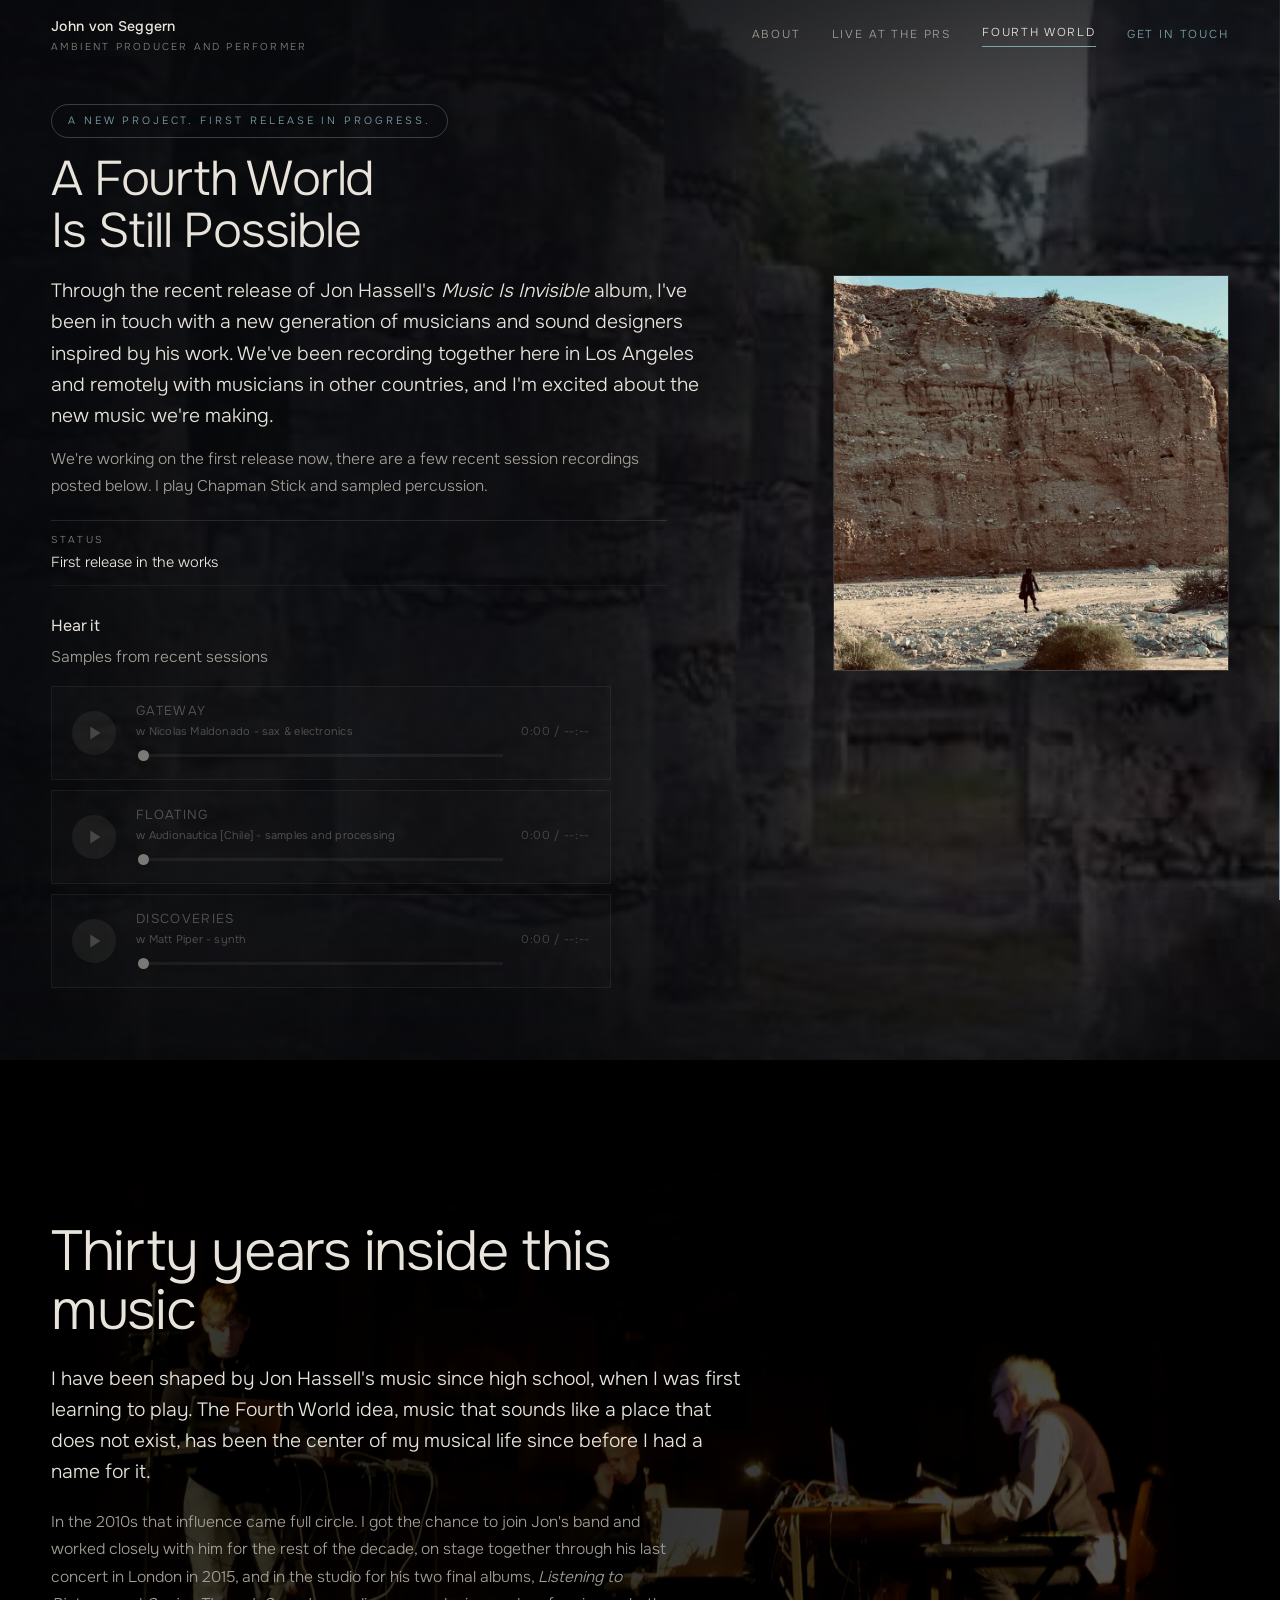
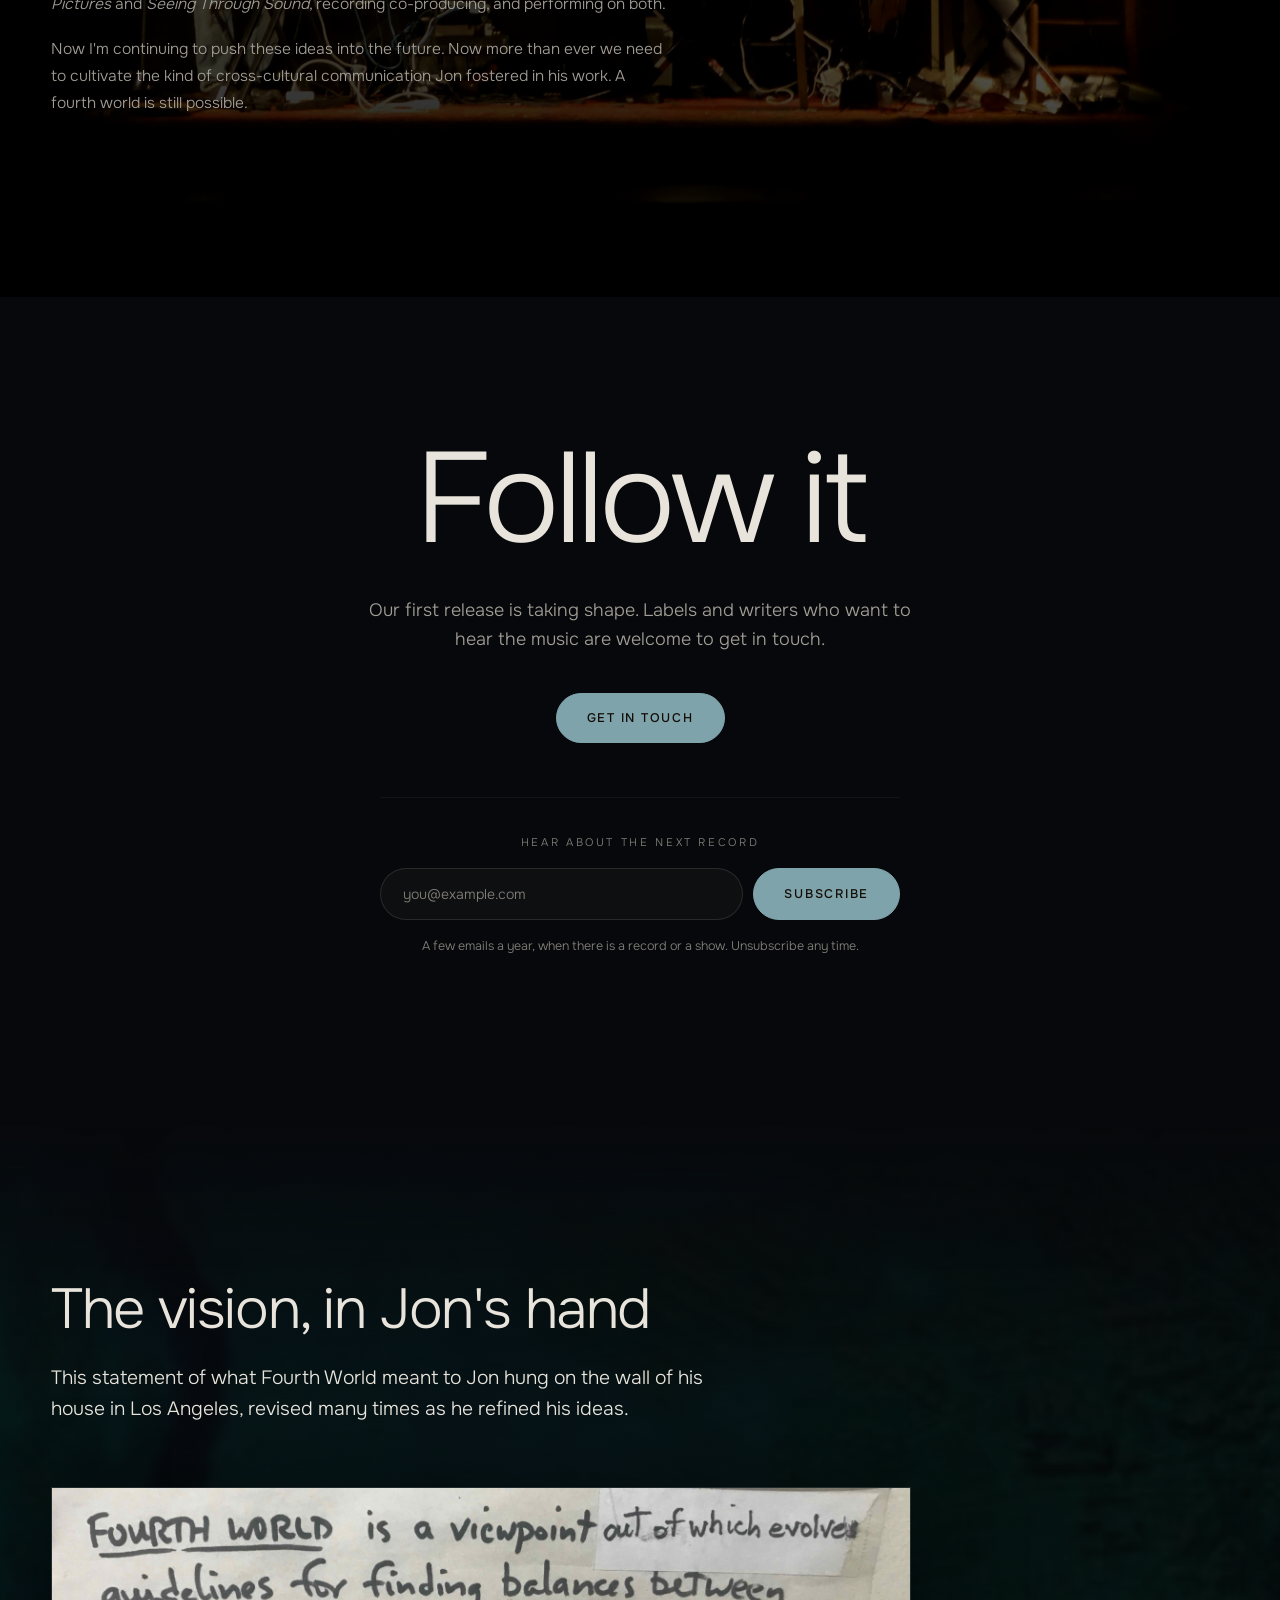
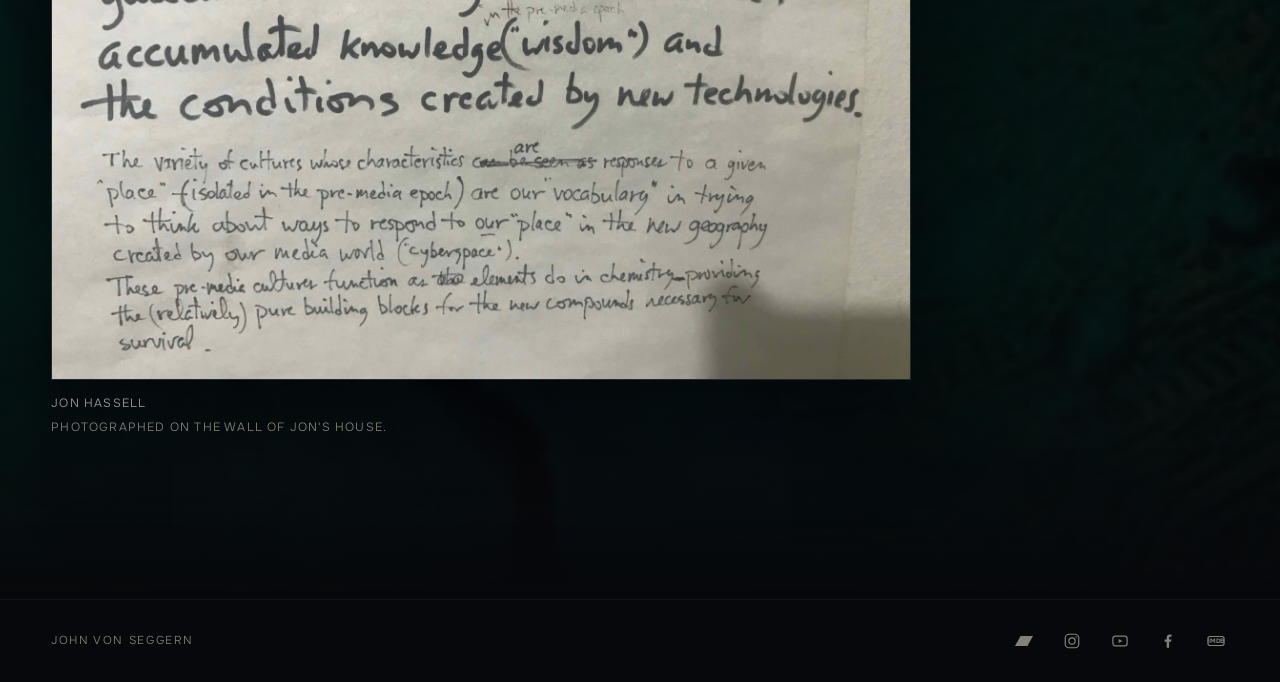
==== fourth-world.html @ ede3164a "Revise Fourth World session and instrument description" ====
<!doctype html>
<html lang="en">
<!-- Text on this page is generated from copy/_shared.md + copy/fourth-world.md.
     Do not edit visible copy here; edit the Markdown, then: node build.js -->
<head>
<meta charset="utf-8">
<meta name="viewport" content="width=device-width, initial-scale=1">
<title data-copy="meta.title">A Fourth World Is Still Possible - John von Seggern</title>
<meta name="description" data-copy="meta.description" data-copy-attrs="content" content="A Fourth World Is Still Possible is John von Seggern's new project, bringing together a new generation inspired by Jon Hassell, former collaborators, and musicians from around the world.">

<meta property="og:type" content="website">
<meta property="og:title" data-copy="meta.og.title" data-copy-attrs="content" content="A Fourth World Is Still Possible - John von Seggern">
<meta property="og:description" data-copy="meta.og.description" data-copy-attrs="content" content="A new project inspired by the next generation of musicians carrying Jon Hassell's influence forward. First release in progress.">
<meta property="og:image" content="https://johnvonseggern.com/assets/web/img/jvs/jvs-at-cliff.jpg">
<meta property="og:image:width" content="1800">
<meta property="og:image:height" content="1800">
<meta property="og:image:alt" content="John von Seggern at the foot of a desert cliff">
<meta property="og:url" content="https://johnvonseggern.com/fourth-world.html">
<meta name="twitter:card" content="summary">
<meta name="twitter:image" content="https://johnvonseggern.com/assets/web/img/jvs/jvs-at-cliff.jpg">
<meta name="twitter:image:alt" content="John von Seggern at the foot of a desert cliff">
<link rel="canonical" href="https://johnvonseggern.com/fourth-world.html">
<meta name="theme-color" content="#07080b">

<link rel="preconnect" href="https://fonts.googleapis.com">
<link rel="preconnect" href="https://fonts.gstatic.com" crossorigin>
<link href="https://fonts.googleapis.com/css2?family=Onest:wght@200;300;400;500;600;800&display=swap" rel="stylesheet">
<link rel="stylesheet" href="css/site.css?v=fourth-world-credits-2">
</head>
<body>

<canvas id="fog" aria-hidden="true"></canvas>
<div class="vignette" aria-hidden="true"></div>
<div class="grain" aria-hidden="true"></div>

<a class="skip" href="#record" data-copy="skip.label">Skip to content</a>

<header class="nav" id="nav">
  <a class="brand" href="index.html">
    <span class="brand-name" data-copy="brand.name">John von Seggern</span>
    <span class="brand-sub" data-copy="brand.sub">Ambient producer and performer</span>
  </a>
  <nav class="nav-links" aria-label="Pages">
    <a href="index.html" data-copy="nav.about">About</a>
    <a href="prs.html" data-copy="nav.prs">Live at the PRS</a>
    <a href="fourth-world.html" aria-current="page" data-copy="nav.fourthworld">Fourth World</a>
    <a href="#contact" class="nav-cta" data-copy="nav.cta">Get in touch</a>
  </nav>
</header>

<div class="rail" aria-hidden="true"><i id="railfill"></i></div>

<main id="top">

  <!-- ── the record ─ title, prose, credits, cover, over the columns.
       Same shape as the opener on prs.html. This is the camera original:
       a pre-darkened grade was tried here and lost the columns, so the
       .page-open scrim does the darkening on its own and the photograph
       keeps its detail. The source is small (640px on its long edge),
       which is the other reason it stays subdued: it reads as texture
       behind the copy rather than as detail. ───────────────────────── -->
  <section class="album page-open fourth-world-open" id="record">
    <div class="album-bg" aria-hidden="true">
      <img src="assets/web/img/backgrounds/stone-columns.jpg" alt="" fetchpriority="high">
    </div>
    <div class="album-inner">
      <p class="album-status reveal" data-copy="head.status">A new project. First release in progress.</p>
      <h1 class="h2 page-title reveal" style="--d:.06s" data-copy="head.h1">
        A Fourth World<br>
        Is Still Possible
      </h1>

      <div class="album-grid">
        <div class="album-body">
          <!-- lede then body, same two elements at the same weights and
               delays as the opener on prs.html -->
          <p class="lede reveal" style="--d:.1s" data-copy="record.lede">Through the recent release of Jon Hassell's <em>Music Is Invisible</em> album, I've been in touch with a new generation of musicians and sound designers inspired by his work. We've been recording together here in Los Angeles and remotely with musicians in other countries, and I'm excited about the new music we're making.</p>
          <p class="body reveal" style="--d:.14s" data-copy="record.body">We're working on the first release now, there are a few recent session recordings posted below. I play Chapman Stick and sampled percussion.</p>
          <!-- instruments and players used to be rows here; they read
               better as a sentence, so the prose above carries them now
               and the list is down to the one fact prose cannot say as
               briefly -->
          <dl class="album-meta reveal" style="--d:.18s">
            <div><dt data-copy="record.meta.status.dt">Status</dt><dd data-copy="record.meta.status.dd">First release in the works</dd></div>
          </dl>

          <div class="demo reveal" style="--d:.22s">
            <h2 data-copy="demo.h2">Hear it</h2>
            <p class="body" data-copy="demo.body">Samples from recent sessions</p>

            <!-- same player as prs.html, once per track. Files are the
                 original masters, copied as-is from assets/sound/ (John's
                 rule: never re-encode, it degrades the quality). site.js
                 pauses the others when one starts, so the stack behaves
                 like a track list without any extra wiring. -->
            <figure class="player" data-player>
              <audio preload="metadata" src="assets/web/audio/gateway.m4a"></audio>

              <button class="player-toggle" type="button" aria-label="Play">
                <svg class="i-play" viewBox="0 0 24 24" aria-hidden="true"><path d="M8 5v14l11-7z"/></svg>
                <svg class="i-pause" viewBox="0 0 24 24" aria-hidden="true"><path d="M7 5h3.2v14H7zm6.8 0H17v14h-3.2z"/></svg>
              </button>

              <div class="player-main">
                <figcaption class="player-title">
                  <span class="player-track-name" data-copy="demo.track.gateway">GATEWAY</span>
                  <span class="player-credit" data-copy="demo.credit.gateway">w Nicolas Maldonado - sax &amp; electronics</span>
                </figcaption>
                <input class="player-scrub" type="range" min="0" max="1000" value="0" step="1"
                       aria-label="Seek within the track">
              </div>

              <span class="player-time"><span class="t-now">0:00</span> / <span class="t-dur">--:--</span></span>
            </figure>

            <figure class="player" data-player>
              <audio preload="metadata" src="assets/web/audio/floating.m4a"></audio>

              <button class="player-toggle" type="button" aria-label="Play">
                <svg class="i-play" viewBox="0 0 24 24" aria-hidden="true"><path d="M8 5v14l11-7z"/></svg>
                <svg class="i-pause" viewBox="0 0 24 24" aria-hidden="true"><path d="M7 5h3.2v14H7zm6.8 0H17v14h-3.2z"/></svg>
              </button>

              <div class="player-main">
                <figcaption class="player-title">
                  <span class="player-track-name" data-copy="demo.track.floating">FLOATING</span>
                  <span class="player-credit" data-copy="demo.credit.floating">w Audionautica [Chile] - samples and processing</span>
                </figcaption>
                <input class="player-scrub" type="range" min="0" max="1000" value="0" step="1"
                       aria-label="Seek within the track">
              </div>

              <span class="player-time"><span class="t-now">0:00</span> / <span class="t-dur">--:--</span></span>
            </figure>

            <figure class="player" data-player>
              <audio preload="metadata" src="assets/web/audio/discoveries.m4a"></audio>

              <button class="player-toggle" type="button" aria-label="Play">
                <svg class="i-play" viewBox="0 0 24 24" aria-hidden="true"><path d="M8 5v14l11-7z"/></svg>
                <svg class="i-pause" viewBox="0 0 24 24" aria-hidden="true"><path d="M7 5h3.2v14H7zm6.8 0H17v14h-3.2z"/></svg>
              </button>

              <div class="player-main">
                <figcaption class="player-title">
                  <span class="player-track-name" data-copy="demo.track.discoveries">DISCOVERIES</span>
                  <span class="player-credit" data-copy="demo.credit.discoveries">w Matt Piper - synth</span>
                </figcaption>
                <input class="player-scrub" type="range" min="0" max="1000" value="0" step="1"
                       aria-label="Seek within the track">
              </div>

              <span class="player-time"><span class="t-now">0:00</span> / <span class="t-dur">--:--</span></span>
            </figure>
          </div>
        </div>

        <figure class="album-art reveal" style="--d:.1s">
          <!-- the only image above the fold on this page, so it loads eagerly -->
          <img src="assets/web/img/jvs/jvs-at-cliff.jpg" fetchpriority="high"
               alt="John von Seggern standing at the foot of a towering desert cliff">
        </figure>
      </div>
    </div>
  </section>


  <!-- ── the story ─ on its own photograph, below the fold. Framed, not
       cropped: this is a documentary shot of the band and the players at
       the edges of the frame matter. ───────────────────────────────── -->
  <section class="album album-framed" id="story">
    <div class="album-bg" aria-hidden="true">
      <img src="assets/web/img/hassell-live-london.jpg" alt="" loading="lazy">
    </div>
    <div class="album-inner">
      <div class="album-prose">
        <h2 class="h2 reveal" data-copy="story.h2">Thirty years inside this music</h2>
        <p class="lede reveal" style="--d:.06s" data-copy="story.lede">I have been shaped by Jon Hassell's music since high school, when I was first learning to play. The Fourth World idea, music that sounds like a place that does not exist, has been the center of my musical life since before I had a name for it.</p>
        <p class="body reveal" style="--d:.1s" data-copy="story.body">
          In the 2010s that influence came full circle. I got the chance to join Jon's
          band and worked closely with him for the rest of the decade, on stage together through his last concert in London in 2015, and in the studio for his two final
          albums, <em>Listening to Pictures</em> and <em>Seeing Through Sound</em>, recording
          co-producing, and performing on both.
        </p>
        <p class="body reveal" style="--d:.14s" data-copy="story.body2">Now I'm continuing to push these ideas into the future. Now more than ever we need to cultivate the kind of cross-cultural communication Jon fostered in his work. A fourth world is still possible.</p>
      </div>
    </div>
  </section>


  <!-- ── contact ───────────────────────────────────────────────────── -->
  <section class="sec listen" id="contact">
    <h2 class="h2 big reveal" data-copy="contact.h2">Follow it</h2>
    <p class="listen-sub reveal" style="--d:.08s" data-copy="contact.sub">Our first release is taking shape. Labels and writers who want to hear the music are welcome to get in touch.</p>
    <div class="listen-cta reveal" style="--d:.14s">
      
      <a class="btn btn-primary" href="mailto:johnvon23@gmail.com" data-copy="contact.cta.primary">Get in touch</a>
    </div>
  
    <!-- ── mailing list ─ posts straight to Buttondown, no backend here.
         The action URL is the ONLY thing to change when the list moves;
         it is repeated on all three pages, so swap it with:
           ./scripts/set-signup-endpoint.sh '<url>'
         Until it is set, site.js disables the form so nothing can post
         into the void (same idea as .player.is-broken). ─────────────── -->
    <form class="signup reveal" style="--d:.32s" data-signup
          action="https://buttondown.com/api/emails/embed-subscribe/johnvon23" method="post" target="_blank">
      <label class="signup-label" for="signup-email" data-copy="signup.label">Hear about the next record</label>
      <div class="signup-row">
        <input class="signup-input" id="signup-email" type="email" name="email"
               required autocomplete="email" spellcheck="false"
               data-copy="signup.placeholder" data-copy-attrs="placeholder"
               placeholder="you@example.com">
        <input type="hidden" name="embed" value="1">
        <button class="btn btn-primary" type="submit" data-copy="signup.button">Subscribe</button>
      </div>
      <p class="signup-note" data-copy="signup.note">A few emails a year, when there is a record or a show. Unsubscribe any time.</p>
    </form>
  </section>


  <!-- ── the vision ─ Jon's handwritten definition of Fourth World,
       photographed on the wall of his house. The blockquote is the
       verbatim transcription; the photograph is the artifact itself,
       shown whole below it.

       Behind it, the Possible Musics cover: the record that named the
       idea, under the sheet of paper that defines it. It is already
       dark and low-contrast, and its blue-green is close to the site's
       accent, so the standard .album-bg treatment is all it needs.

       Last on the page, after the contact block, on purpose: the page
       makes its own case first and closes on Jon's words. ──────────── -->
  <section class="album" id="vision">
    <div class="album-bg" aria-hidden="true">
      <img src="assets/web/img/backgrounds/possible-musics.jpg" alt="" loading="lazy">
    </div>
    <div class="album-inner">
      <div class="album-prose">
        <h2 class="h2 reveal" data-copy="vision.h2">The vision, in Jon's hand</h2>
        <p class="lede reveal" style="--d:.06s" data-copy="vision.intro">This statement of what Fourth World meant to Jon hung on the wall of his house in Los Angeles, revised many times as he refined his ideas.</p>
      </div>

      <!-- the transcription used to sit above this as a blockquote; with
           the words gone the photograph is the quotation, so it carries
           the attribution and the caption itself -->
      <figure class="vision-photo reveal" style="--d:.14s">
        <img src="assets/web/img/other/fourthworld.jpg" loading="lazy"
             alt="A sheet of paper handwritten in black marker, headed FOURTH WORLD, defining it as a viewpoint out of which evolve guidelines for finding balances between accumulated knowledge and the conditions created by new technologies">
        <figcaption>
          <cite class="vision-cite" data-copy="vision.attribution">Jon Hassell</cite>
          <span data-copy="vision.figcaption">Photographed on the wall of Jon's house.</span>
        </figcaption>
      </figure>
    </div>
  </section>

</main>

<footer class="foot">
  <span data-copy="foot.name">John von Seggern</span>
  <nav class="foot-icons" aria-label="Elsewhere">
    <a href="https://johnvon.bandcamp.com" rel="noopener" aria-label="Bandcamp" title="Bandcamp" target="_blank">
      <svg viewBox="0 0 24 24" width="18" height="18" fill="currentColor" aria-hidden="true"><path d="M0 18.75l7.437-13.5H24l-7.438 13.5H0z"/></svg>
    </a>
    <a href="https://www.instagram.com/johnvon/" rel="noopener" aria-label="Instagram" title="Instagram" target="_blank">
      <svg viewBox="0 0 24 24" width="18" height="18" fill="none" stroke="currentColor" stroke-width="1.6" aria-hidden="true"><rect x="3" y="3" width="18" height="18" rx="5"/><circle cx="12" cy="12" r="4.2"/><circle cx="17.4" cy="6.6" r="1.1" fill="currentColor" stroke="none"/></svg>
    </a>
    <a href="https://www.youtube.com/@JohnvonSeggern23" rel="noopener" aria-label="YouTube" title="YouTube" target="_blank">
      <svg viewBox="0 0 24 24" width="18" height="18" fill="none" stroke="currentColor" stroke-width="1.6" aria-hidden="true"><rect x="2.5" y="5.5" width="19" height="13" rx="3.5"/><path d="M10.2 9.4l5 2.6-5 2.6z" fill="currentColor" stroke="none"/></svg>
    </a>
    <a href="https://www.facebook.com/johnvonseggern/" rel="noopener" aria-label="Facebook" title="Facebook" target="_blank">
      <svg viewBox="0 0 24 24" width="18" height="18" fill="currentColor" aria-hidden="true"><path d="M13.5 21v-8h2.7l.4-3.1h-3.1V7.9c0-.9.25-1.5 1.55-1.5h1.65V3.6c-.29-.04-1.27-.12-2.41-.12-2.38 0-4.014 1.454-4.014 4.124V9.9H7.6V13h2.675v8z"/></svg>
    </a>
    <!-- IMDb as a monochrome wordmark in the same box as the YouTube glyph,
         so the row stays one visual family instead of importing a logo -->
    <a href="https://www.imdb.com/name/nm3658645/" rel="noopener" aria-label="IMDb" title="IMDb" target="_blank">
      <svg viewBox="0 0 24 24" width="18" height="18" fill="none" stroke="currentColor" stroke-width="1.5" aria-hidden="true"><rect x="1.2" y="6" width="21.6" height="12" rx="3"/><text x="12" y="14.9" text-anchor="middle" font-family="Onest, system-ui, sans-serif" font-size="8.4" font-weight="700" letter-spacing="-.5" fill="currentColor" stroke="none">IMDb</text></svg>
    </a>
  </nav>
</footer>

<!-- no video lightbox here: this page has no [data-video] triggers. site.js
     guards on #lightbox existing, so leaving it out costs nothing. -->

<script src="js/site.js" defer></script>
</body>
</html>
---- css/site.css ----
/* ============================================================
   John von Seggern - ambient works
   Single dark theme. One accent. No build step.
   ============================================================ */

:root{
  /* ground runs slightly cold so the single accent has something to
     push against. Never pure black. */
  --ground:      #07080b;
  --ground-2:    #0b0d12;
  --ground-3:    #101319;

  --bone:        #e8e4dc;
  --bone-dim:    #a29e96;
  --muted:       #84817a;   /* 5.1:1 on --ground, keeps the 10px caps legible */

  /* sampled from the PRS stage photo: the projection-screen blue behind
     the silhouette. Cool, not warm, on purpose. */
  --accent:      #7fa3ab;
  --accent-hot:  #a3c5cc;

  --line:        rgba(232,228,220,.12);
  --line-soft:   rgba(232,228,220,.055);

  --pad:         clamp(20px, 4vw, 72px);
  --nav-h:       72px;
  --maxw:        1440px;

  --ease:        cubic-bezier(.22,.61,.36,1);
  --ease-out:    cubic-bezier(.16,1,.3,1);

  /* one radius system: everything sharp except pill CTAs */
  --r-pill:      999px;
}

*,*::before,*::after{ box-sizing:border-box; }

html{
  scroll-behavior:smooth;
  -webkit-text-size-adjust:100%;
}
@media (prefers-reduced-motion: reduce){ html{ scroll-behavior:auto; } }

body{
  margin:0;
  background:var(--ground);
  color:var(--bone);
  font-family:Onest, system-ui, -apple-system, "Helvetica Neue", sans-serif;
  font-weight:300;
  line-height:1.6;
  -webkit-font-smoothing:antialiased;
  overflow-x:hidden;
}

img{ max-width:100%; display:block; }
a{ color:inherit; text-decoration:none; }
button{ font:inherit; color:inherit; background:none; border:0; padding:0; cursor:pointer; }

::selection{ background:var(--accent); color:var(--ground); }

:focus-visible{
  outline:2px solid var(--accent-hot);
  outline-offset:3px;
}

.skip{
  position:fixed; top:8px; left:8px; z-index:200;
  padding:10px 16px; background:var(--bone); color:var(--ground);
  transform:translateY(-160%);
}
.skip:focus{ transform:none; }

/* ── atmosphere ─────────────────────────────────────────────
   All three layers are fixed + pointer-events:none so they never
   sit inside a scrolling container (GPU repaint killer on mobile). */

#fog{
  position:fixed; inset:0; z-index:0;
  width:100%; height:100%;
  pointer-events:none;
  opacity:.85;
  /* backing store is 1/10 scale; the blur hides the upscale seams */
  filter:blur(22px);
}
.vignette{
  position:fixed; inset:0; z-index:1; pointer-events:none;
  background:
    radial-gradient(120% 85% at 50% 0%, transparent 30%, rgba(3,4,6,.72) 100%),
    radial-gradient(100% 60% at 50% 100%, transparent 40%, rgba(3,4,6,.6) 100%);
}
.grain{
  position:fixed; inset:-50%; z-index:2; pointer-events:none;
  opacity:.05;
  background-image:url("data:image/svg+xml,%3Csvg xmlns='http://www.w3.org/2000/svg' width='220' height='220'%3E%3Cfilter id='n'%3E%3CfeTurbulence type='fractalNoise' baseFrequency='.82' numOctaves='3'/%3E%3C/filter%3E%3Crect width='100%25' height='100%25' filter='url(%23n)'/%3E%3C/svg%3E");
  animation:grainshift 6s steps(6) infinite;
}
@keyframes grainshift{
  0%{transform:translate(0,0)}      20%{transform:translate(-4%,2%)}
  40%{transform:translate(3%,-3%)}  60%{transform:translate(-2%,-2%)}
  80%{transform:translate(2%,3%)}   100%{transform:translate(0,0)}
}
@media (prefers-reduced-motion: reduce){ .grain{ animation:none; } }

main, .nav, .foot, .rail{ position:relative; z-index:3; }

/* ── nav ────────────────────────────────────────────────────── */

.nav{
  position:fixed; top:0; left:0; right:0; height:var(--nav-h);
  display:flex; align-items:center; justify-content:space-between;
  padding:0 var(--pad);
  z-index:100;
  transition:background .5s var(--ease), border-color .5s var(--ease);
  border-bottom:1px solid transparent;
}
.nav.stuck{
  background:rgba(7,8,11,.82);
  backdrop-filter:blur(14px) saturate(140%);
  -webkit-backdrop-filter:blur(14px) saturate(140%);
  border-bottom-color:var(--line-soft);
}
@media (prefers-reduced-transparency: reduce){
  .nav.stuck{ background:var(--ground); backdrop-filter:none; -webkit-backdrop-filter:none; }
}

.brand{ display:flex; flex-direction:column; line-height:1.25; }
.brand-name{ font-size:14px; font-weight:500; letter-spacing:.02em; }
.brand-sub{ font-size:10px; color:var(--muted); letter-spacing:.22em; text-transform:uppercase; margin-top:5px; }

.nav-links{ display:flex; align-items:center; gap:clamp(18px,2.4vw,38px); }
.nav-links a{
  font-size:11.5px; letter-spacing:.16em; text-transform:uppercase;
  color:var(--bone-dim); transition:color .3s var(--ease);
}
.nav-links a:hover{ color:var(--bone); }
.nav-links a[aria-current="page"]{
  color:var(--bone);
  border-bottom:1px solid var(--accent);
  padding-bottom:4px;
}
.nav-cta{ color:var(--accent) !important; }
.nav-cta:hover{ color:var(--accent-hot) !important; }

/* mobile: the nav is real navigation between pages now, so the links
   must survive. Two compact rows; the contact CTA lives on every page. */
@media (max-width:760px){
  .nav{
    flex-wrap:wrap; height:auto;
    padding-top:12px; padding-bottom:12px;
    row-gap:6px;
  }
  /* too many words next to the name at this width: drop the tagline */
  .brand-sub{ display:none; }
  .nav-links{ width:100%; gap:18px; }
  .nav-links a{ font-size:10px; letter-spacing:.12em; }
  .nav-cta{ display:none; }
}

/* scroll progress rail */
.rail{
  position:fixed; right:0; top:0; bottom:0; width:1px;
  background:var(--line-soft); z-index:99;
}
.rail i{
  display:block; width:100%; height:0;
  background:linear-gradient(180deg, transparent, var(--accent));
}
@media (max-width:760px){ .rail{ display:none; } }

/* ── shared type ────────────────────────────────────────────── */

.eyebrow{
  font-size:10.5px; letter-spacing:.28em; text-transform:uppercase;
  color:var(--muted); margin:0 0 22px;
}

.h2{
  font-size:clamp(30px, 4.4vw, 60px);
  font-weight:300; line-height:1.06; letter-spacing:-.025em;
  margin:0 0 28px;
}
.h2.big{ font-size:clamp(48px, 10vw, 140px); letter-spacing:-.04em; }

.lede{
  font-size:clamp(17px, 1.5vw, 21px); line-height:1.62;
  color:var(--bone); max-width:60ch; margin:0 0 22px; font-weight:300;
}
.body{
  font-size:15.5px; line-height:1.75; color:var(--bone-dim);
  max-width:62ch; margin:0 0 18px;
}

.todo{
  color:var(--accent); font-size:.92em; letter-spacing:.04em;
  border-bottom:1px dashed rgba(127,163,171,.4);
}

/* inline links inside prose. The accent carries them; the underline is
   quiet enough that a linked phrase does not shout out of the paragraph. */
.lede a, .body a, .era p a, .hero-sub a{
  color:var(--accent);
  border-bottom:1px solid rgba(127,163,171,.35);
  transition:color .3s var(--ease), border-color .3s var(--ease);
}
.lede a:hover, .body a:hover, .era p a:hover, .hero-sub a:hover{
  color:var(--accent-hot); border-color:var(--accent-hot);
}

.sec{
  padding:clamp(96px, 15vh, 190px) var(--pad);
  max-width:var(--maxw); margin:0 auto;
}

/* ── buttons ────────────────────────────────────────────────── */

.btn{
  display:inline-flex; align-items:center; justify-content:center;
  white-space:nowrap;                    /* CTA labels never wrap */
  padding:14px 30px; border-radius:var(--r-pill);
  font-size:12.5px; letter-spacing:.14em; text-transform:uppercase;
  transition:transform .18s var(--ease), background .3s var(--ease),
             color .3s var(--ease), border-color .3s var(--ease);
}
.btn:active{ transform:translateY(1px) scale(.985); }

.btn-primary{
  background:var(--accent); color:#120c04; font-weight:500;  /* 7.2:1 */
  border:1px solid var(--accent);
}
.btn-primary:hover{ background:var(--accent-hot); border-color:var(--accent-hot); }

.btn-ghost{
  background:rgba(232,228,220,.03);
  border:1px solid var(--line);
  color:var(--bone);                                        /* 14:1 on ground */
}
.btn-ghost:hover{ border-color:var(--bone-dim); background:rgba(232,228,220,.07); }

/* ── 01 hero ────────────────────────────────────────────────── */

.hero{
  position:relative;
  min-height:100dvh;
  display:flex; flex-direction:column; justify-content:center;
  /* bottom padding reserves the lower band for the wordmark so the CTA row
     never lands on top of the letterforms */
  padding:calc(var(--nav-h) + 24px) var(--pad) clamp(120px, 21vh, 250px);
  overflow:hidden;
}

/* photograph layer: light-trail strings, kept dim so type stays first */
.hero-bg{
  position:absolute; inset:-12% 0; z-index:-2; pointer-events:none;
}
.hero-bg img{
  width:100%; height:100%; object-fit:cover;
  opacity:.34;
  -webkit-mask-image:radial-gradient(120% 90% at 70% 40%, #000 30%, transparent 78%);
          mask-image:radial-gradient(120% 90% at 70% 40%, #000 30%, transparent 78%);
}

.hero-inner{ max-width:min(980px, 94%); margin:0 auto; width:100%; }

.hero-h{
  font-size:clamp(34px, 5.2vw, 68px);
  font-weight:200; line-height:1.08; letter-spacing:-.035em;
  margin:0 0 26px;
}
.hero-sub{
  font-size:clamp(15px, 1.35vw, 18px); line-height:1.65;
  color:var(--bone-dim); max-width:48ch; margin:0 0 38px;
}
.hero-cta{ display:flex; flex-wrap:wrap; gap:14px; }

/* floating video tile, Kage-style: vertical pane centered in the space
   right of the copy column. `translate` (not transform) does the centering
   so the reveal/hover transforms compose instead of clobbering it. */
.hero-tile{
  position:absolute; left:calc(75% + 60px); top:50%;
  translate:-50% -50%;
  /* 500px-tall 9:16 video = 281px wide; shrinks on narrower screens */
  width:min(281px, 50vw - 240px);
  z-index:4;
  text-align:left;
  border:1px solid var(--line);
  background:var(--ground-2);
  transition:border-color .35s var(--ease), transform .35s var(--ease);
}
.hero-tile:hover{ border-color:var(--bone-dim); transform:translateY(-3px); }
.hero-tile video{
  display:block; width:100%; aspect-ratio:9/16; object-fit:cover;
  opacity:.85;
}
.hero-tile-label{
  display:block; padding:10px 12px;
  font-size:10px; letter-spacing:.24em; text-transform:uppercase;
  color:var(--muted);
}
@media (max-width:900px){ .hero-tile{ display:none; } }

/* giant wordmark, bleeding both edges, parallax on scroll */
.wordmark{
  position:absolute; left:0; right:0; bottom:-2.5vw;
  pointer-events:none; user-select:none;
  z-index:-1;
  overflow:hidden;
}
.wordmark span{
  display:block;
  font-size:13.5vw; font-weight:800; line-height:.78;
  letter-spacing:-.045em;
  text-align:center;
  white-space:nowrap;
  color:transparent;
  -webkit-text-stroke:1px rgba(232,228,220,.16);
  will-change:transform;
}
@supports not (-webkit-text-stroke: 1px black){
  .wordmark span{ color:rgba(232,228,220,.07); }
}

/* ── press pull-quote (home) ─────────────────────────────────
   One line of outside validation between the hero's self-description
   and the shelf of records. Deliberately slim: hairlines instead of a
   card, so it reads as a caesura between two big sections rather than
   becoming a third one. */

.press{
  padding:clamp(40px, 7vh, 88px) var(--pad);
  max-width:var(--maxw); margin:0 auto;
}
.press-quote{
  margin:0 auto; max-width:clamp(340px, 52vw, 660px); text-align:center;
  padding:clamp(30px, 4.5vw, 54px) 0;
  border-top:1px solid var(--line-soft);
  border-bottom:1px solid var(--line-soft);
}
/* the measure is set on the blockquote, not the figure: ch has to resolve
   against the quote's own display size or it comes out half as wide */
.press-quote blockquote{
  margin:0 auto; max-width:34ch;
  font-size:clamp(21px, 2.7vw, 34px);
  font-weight:200; line-height:1.3; letter-spacing:-.02em;
  color:var(--bone);
}
.press-cite{
  display:block; margin-top:22px;
  font-size:10.5px; letter-spacing:.28em; text-transform:uppercase;
  color:var(--muted);
}
.press-cite a{
  color:var(--accent);
  border-bottom:1px solid rgba(127,163,171,.3);
  transition:color .3s var(--ease), border-color .3s var(--ease);
}
.press-cite a:hover{ color:var(--accent-hot); border-color:var(--accent-hot); }
.press-cite cite{ font-style:normal; }

/* ── 02/03 albums ─ full-bleed photographic sections ────────── */

.album{
  position:relative;
  overflow:hidden;   /* clips the oversized parallax image */
  padding:clamp(110px, 18vh, 220px) var(--pad);

  /* Own the stacking context. .album-bg sits at z-index:-1, and
     position:relative alone does NOT make this element one, so the photo
     would join main's context and paint *below* any background painted on
     this section. The moment .album-framed added background:#000 the
     photograph vanished behind it. isolation:isolate keeps the negative
     layer inside the section: above its own background, below its copy. */
  isolation:isolate;
}

/* photograph sits taller than the section and drifts as it scrolls through */
.album-bg{
  position:absolute; inset:-18% 0; z-index:-1; pointer-events:none;
}
.album-bg img{
  width:100%; height:100%; object-fit:cover;
  opacity:.38;
  will-change:transform;
}
/* Darken toward the edges so copy always sits on quiet ground, and so the
   photograph fades into the sections above and below instead of starting
   at a line.

   The stops are offset because this scrim is measured on the .album-bg
   box, not on the section. That box is inset:-18% 0, so it is 1.36x the
   section tall and the section's top edge falls ~13% down it (18/136);
   its bottom edge ~87%. Fading from 0% would spend 60% of the fade in the
   part that .album's overflow:hidden clips away, and the photo would meet
   the section above as a hard band. */
.album-bg::after{
  content:""; position:absolute; inset:0;
  background:
    linear-gradient(180deg, var(--ground) 13%, transparent 34%, transparent 66%, var(--ground) 87%),
    radial-gradient(110% 90% at 30% 50%, rgba(7,8,11,.62), transparent 70%);
}

/* Framed instead of cropped. Some photographs carry information at the
   left and right edges (the band shot: a player at each end), and cover
   eats it on a wide screen. Here the frame is fitted whole and the ground
   shows as a margin down both sides.

   The drift is off in this mode on purpose: a contained image has no
   overflow to travel into, so any movement would expose its own edge.
   Only above 940px, where the section is landscape enough for a 4:3 frame
   to fill the height. Narrower than that it stays cropped, or a tall
   section would strand a small photo in a field of black. */
@media (min-width:940px){
  .album-framed .album-bg{ inset:0 clamp(20px, 5vw, 110px); }
  .album-framed .album-bg img{ object-fit:contain; animation:none; transform:none; }
}

/* A framed photo has its own black around the subject, and the page ground
   is a cold near-black with the fog and grain drifting over it. Side by
   side the frame reads as a lit rectangle sitting on a slightly different
   colour. So this section goes to true black and paints over the
   atmosphere layers, and the photo's edges are feathered into it. The two
   blacks then meet with no seam. */
.album-framed{ background:#000; }
/* the shared scrim fades to --ground, which is a cold near-black and would
   put a faint blue band across a section that is now true black */
.album-framed .album-bg::after{
  background:
    linear-gradient(180deg, #000 0%, transparent 22%, transparent 74%, #000 100%),
    radial-gradient(110% 90% at 30% 50%, rgba(0,0,0,.62), transparent 70%);
}
.album-framed .album-bg img{
  --edge:linear-gradient(90deg,  transparent, #000 7%, #000 93%, transparent),
         linear-gradient(180deg, transparent, #000 9%, #000 91%, transparent);
  -webkit-mask-image:var(--edge);
  -webkit-mask-composite:source-in;
  mask-image:var(--edge);
  mask-composite:intersect;
}

.album-inner{ max-width:var(--maxw); margin:0 auto; }

.album-status{
  display:inline-block;
  font-size:10.5px; letter-spacing:.28em; text-transform:uppercase;
  color:var(--accent);
  border:1px solid rgba(127,163,171,.35);
  padding:8px 16px; border-radius:var(--r-pill);
  margin:0 0 26px;
}

.album-grid{
  display:grid; gap:clamp(40px, 6vw, 96px);
  grid-template-columns:1fr;
  align-items:start;
  margin-top:clamp(20px, 3vh, 42px);
}
@media (min-width:940px){
  .album-grid{ grid-template-columns:1.45fr .95fr; }
  .album-grid-flip{ grid-template-columns:.95fr 1.45fr; }
}
/* on small screens the cover follows the copy, whichever side it lives on */
@media (max-width:939px){
  .album-grid-flip .album-art{ order:2; }
}

.album-art{ margin:0; }
.album-art img{
  width:100%;
  border:1px solid var(--line);
  box-shadow:0 30px 80px rgba(3,4,6,.6);
}
.album-art figcaption{
  margin-top:14px; font-size:12px; letter-spacing:.1em;
  color:var(--muted); text-transform:uppercase;
}

.album-meta{ margin:26px 0 0; border-top:1px solid var(--line); max-width:56ch; }
.album-meta > div{
  display:grid; grid-template-columns:1fr; gap:4px;
  padding:16px 0; border-bottom:1px solid var(--line-soft);
}
.album-meta dt{
  font-size:10px; letter-spacing:.24em; text-transform:uppercase;
  color:var(--muted);
}
.album-meta dd{ margin:0; font-size:14.5px; color:var(--bone); line-height:1.5; }

/* ── subpage head ─ full-bleed photographic opener ──────────── */

.page-head{
  position:relative; overflow:hidden;
  min-height:72dvh;
  display:flex; align-items:flex-end;
  padding:calc(var(--nav-h) + 40px) var(--pad) clamp(56px, 9vh, 110px);
}
.page-head-inner{ max-width:var(--maxw); margin:0 auto; width:100%; }
.page-title{ margin-bottom:20px; }
.page-head .hero-sub{ margin-bottom:0; }

/* ── featured release (home) ─ one record given the full width ──
   Sits above .rel-grid and outranks it: accent border, cover at the
   size of two grid cards, room for a paragraph. Only ever one. */

.rel-feature{
  display:grid; grid-template-columns:1fr;
  border:1px solid rgba(127,163,171,.32);
  background:var(--ground-2);
  margin-bottom:clamp(16px, 2.2vw, 30px);
  transition:border-color .35s var(--ease);
}
a.rel-feature:hover{ border-color:var(--accent); }
@media (min-width:860px){
  .rel-feature{ grid-template-columns:minmax(280px, 38%) 1fr; }
}

.rel-feature-art{ overflow:hidden; border-bottom:1px solid var(--line-soft); }
@media (min-width:860px){
  .rel-feature-art{ border-bottom:0; border-right:1px solid var(--line-soft); }
}
.rel-feature-art img{
  width:100%; height:100%; aspect-ratio:1/1; object-fit:cover;
  opacity:.92;
  transition:opacity .4s var(--ease), transform .6s var(--ease);
}
a.rel-feature:hover .rel-feature-art img{ opacity:1; transform:scale(1.02); }

.rel-feature-meta{
  display:flex; flex-direction:column; align-items:flex-start;
  padding:clamp(24px, 3.4vw, 52px);
}
.rel-feature-meta .album-status{ margin-bottom:20px; }

.rel-feature-artist{
  font-size:10px; letter-spacing:.24em; text-transform:uppercase;
  color:var(--muted); margin-bottom:10px;
}
.rel-feature-title{
  font-size:clamp(28px, 3.6vw, 46px);
  font-weight:300; line-height:1.05; letter-spacing:-.025em;
  color:var(--bone); margin:0;
}
.rel-feature-sub{
  font-size:12.5px; letter-spacing:.16em; text-transform:uppercase;
  color:var(--accent); margin:10px 0 0;
}
.rel-feature-role{
  font-size:12.5px; color:var(--bone-dim); letter-spacing:.03em;
  margin:16px 0 0;
}
.rel-feature-body{
  font-size:14.5px; line-height:1.72; color:var(--bone-dim);
  margin:18px 0 0; max-width:56ch;
}
.rel-feature-cta{
  display:inline-flex; align-items:center; gap:10px;
  font-size:12px; letter-spacing:.2em; text-transform:uppercase;
  color:var(--accent); margin-top:26px;
}
.rel-feature-cta::after{
  content:""; width:22px; height:1px; background:currentColor;
  transition:width .35s var(--ease);
}
a.rel-feature:hover .rel-feature-cta{ color:var(--accent-hot); }
a.rel-feature:hover .rel-feature-cta::after{ width:38px; }
@media (prefers-reduced-motion: reduce){
  .rel-feature-cta::after,
  a.rel-feature:hover .rel-feature-cta::after{ width:22px; transition:none; }
  a.rel-feature:hover .rel-feature-art img{ transform:none; }
}

/* ── releases grid (home) ─ the shelf of past records ────────── */

.rel-grid{
  display:grid; gap:clamp(16px, 2.2vw, 30px);
  grid-template-columns:1fr;
}
@media (min-width:560px){ .rel-grid{ grid-template-columns:1fr 1fr; } }
@media (min-width:1020px){ .rel-grid{ grid-template-columns:repeat(4, 1fr); } }

.rel{
  display:flex; flex-direction:column;
  border:1px solid var(--line);
  background:var(--ground-2);
  transition:border-color .35s var(--ease), transform .35s var(--ease);
}
a.rel:hover{ border-color:var(--bone-dim); transform:translateY(-4px); }

.rel-art{
  aspect-ratio:1/1; overflow:hidden;
  border-bottom:1px solid var(--line-soft);
}
.rel-art img{
  width:100%; height:100%; object-fit:cover;
  opacity:.9;
  transition:opacity .4s var(--ease), transform .6s var(--ease);
}
a.rel:hover .rel-art img{ opacity:1; transform:scale(1.02); }
.rel-art-empty{
  display:grid; place-items:center;
  background:var(--ground-3);
}

.rel-meta{
  display:flex; flex-direction:column; gap:6px;
  padding:16px 18px 20px;
}
.rel-artist{
  font-size:10px; letter-spacing:.24em; text-transform:uppercase;
  color:var(--muted);
}
.rel-title{
  font-size:16.5px; font-weight:400; line-height:1.3; letter-spacing:-.01em;
  color:var(--bone);
}
.rel-role{
  font-size:12.5px; color:var(--bone-dim); letter-spacing:.03em;
}
.rel-line{
  font-size:13px; line-height:1.6; color:var(--bone-dim);
  margin-top:2px;
}

/* ── hear ─ embedded Bandcamp player (home) ─────────────────── */

.hear{ position:relative; }

/* full-bleed stage photograph behind the section. Same trick as .hero-bg:
   z-index:-1 keeps it inside main's stacking context, so it sits under the
   type but still over the fixed atmosphere layers. */
.hear-bg{
  position:absolute; top:0; bottom:0;
  left:50%; width:100vw; margin-left:-50vw;   /* body has overflow-x:hidden */
  z-index:-1; pointer-events:none; overflow:hidden;
}
.hear-bg img{
  width:100%; height:100%; object-fit:cover;
  /* anchored right: the silhouette and the lit screen land clear of the
     copy column, which stays on the dark left side */
  object-position:78% 50%;
  opacity:.42;
  /* feather the top and bottom so the band has no hard seam */
  -webkit-mask-image:linear-gradient(180deg, transparent, #000 22%, #000 78%, transparent);
          mask-image:linear-gradient(180deg, transparent, #000 22%, #000 78%, transparent);
}
/* scrim: darkens the left third so the heading, body and player keep contrast */
.hear-bg::after{
  content:""; position:absolute; inset:0;
  background:linear-gradient(90deg,
    var(--ground) 0%, rgba(7,8,11,.86) 32%, rgba(7,8,11,.42) 58%, rgba(7,8,11,.12) 100%);
}
@media (max-width:700px){
  /* narrow screens put the copy over the whole frame, so pull it back */
  .hear-bg img{ opacity:.3; object-position:70% 50%; }
  .hear-bg::after{ background:rgba(7,8,11,.6); }
}

.hear .embed{ max-width:720px; }
.hear iframe{
  display:block; width:100%; height:120px;
  border:1px solid var(--line);
  background:var(--ground-2);
}

/* ── history timeline (home) ────────────────────────────────── */

.timeline{
  list-style:none; margin:0; padding:0;
  border-top:1px solid var(--line);
  max-width:900px;
}
.era{
  display:grid; grid-template-columns:1fr; gap:6px;
  padding:28px 0; border-bottom:1px solid var(--line-soft);
}
@media (min-width:700px){
  .era{ grid-template-columns:150px 1fr; gap:28px; }
}
.era-when{
  font-size:11px; letter-spacing:.2em; text-transform:uppercase;
  color:var(--muted); padding-top:5px;
  font-variant-numeric:tabular-nums;
}
.era-what h3{
  margin:0 0 8px; font-size:17px; font-weight:400; letter-spacing:-.01em;
}
.era-what p{
  margin:0; font-size:14.5px; line-height:1.7; color:var(--bone-dim);
  max-width:58ch;
}
.era-what em{ font-style:italic; }

/* photos inside an era. A flex row so more can be added later: one sits
   small and left-aligned, several share the column and wrap on narrow
   screens. Sized down on purpose so the timeline stays a timeline. */
.era-photos{
  display:flex; flex-wrap:wrap; gap:14px;
  margin:20px 0 0; padding:0; list-style:none;
}
/* --nat caps a figure at the file's own pixel width, so a small scan is
   never upscaled into mush next to the full-size shots. Omit it and the
   photo just takes the standard 300px. */
.era-photo{ margin:0; flex:0 1 300px; max-width:min(300px, var(--nat, 300px)); }
/* An era can alternate prose and photos. .era-photos carries its own top
   margin; a paragraph picking up underneath one needs the same gap back. */
.era-what .era-photos + p{ margin-top:20px; }
.era-photo img{
  width:100%; height:auto;
  border:1px solid var(--line-soft);
  filter:saturate(.9);
}
/* sentence case, not the uppercase-caps used elsewhere: captions are
   sentences with proper names in them, and caps make those unreadable */
/* video in an era. Wider than the stills (it's motion, it earns the room)
   but still short of the text column so the timeline keeps its shape. */
.era-video{ margin:22px 0 0; max-width:560px; }
.era-video .frame{
  position:relative; aspect-ratio:16/9;
  border:1px solid var(--line-soft); background:var(--ground-2);
}
.era-video iframe{
  position:absolute; inset:0; width:100%; height:100%; border:0;
}

.era-photo figcaption,
.era-video figcaption{
  margin-top:10px; font-size:12.5px; line-height:1.5;
  letter-spacing:.005em; color:var(--muted);
}

/* ── story (fourth world) ───────────────────────────────────── */

.story-body{ max-width:66ch; }

/* prose over a full-bleed photograph: the venue block (prs) and the story
   block (fourth world) */
.album-prose{ max-width:64ch; }
.album-prose .h2{ margin-bottom:22px; }
.album-prose .body{ margin-top:18px; }

/* ── the vision ─ Jon's handwritten definition (fourth world) ── */

/* the artifact itself, framed like a cover, wide because the page is
   landscape. Sized so the handwriting stays legible without zooming. */
.vision-photo{
  margin:clamp(44px, 7vh, 72px) 0 0;
  max-width:860px;
}
.vision-photo img{
  width:100%;
  border:1px solid var(--line);
  box-shadow:0 30px 80px rgba(3,4,6,.6);
}
.vision-photo figcaption{
  margin-top:14px; font-size:12px; letter-spacing:.1em;
  color:var(--muted); text-transform:uppercase;
}
/* the attribution leads the caption: it is who wrote the page, and the
   caption is only where it hung */
.vision-cite{
  display:block; font-style:normal;
  margin-bottom:5px; color:var(--bone-dim);
}

/* ── the record opener (prs) ────────────────────────────────────── */

/* An .album section that opens a page, so it clears the fixed nav. This
   block carries the whole record, and it is meant to land in one screen,
   so every vertical gap in it is tighter than the site default and scales
   with viewport height rather than sitting at a fixed size. */
.page-open{
  padding-top:calc(var(--nav-h) + clamp(24px, 3.5vh, 52px));
  padding-bottom:clamp(56px, 8vh, 104px);
}
/* This block carries small type (the status pill, the credit labels) over a
   photograph that is not always dark, so it gets a scrim across the side the
   copy sits on. The cover keeps the bright half of the frame. */
.page-open .album-bg img{ opacity:.32; }
/* Give the Fourth World opening photograph 15% more visibility. */
.fourth-world-open .album-bg img{ opacity:.368; }
.page-open .album-bg::after{
  background:
    linear-gradient(180deg, var(--ground) 0%, transparent 24%, transparent 72%, var(--ground) 100%),
    linear-gradient(90deg, rgba(7,8,11,.88) 0%, rgba(7,8,11,.7) 44%, rgba(7,8,11,.2) 76%, transparent 100%);
}
.page-open .album-status{ margin-bottom:16px; }
.page-open .page-title{
  margin-bottom:0;
  font-size:clamp(30px, 3.8vw, 52px);
}
.page-open .album-grid{
  margin-top:clamp(12px, 2vh, 24px);
  gap:clamp(32px, 4.5vw, 72px);
}
.page-open .lede{ margin-bottom:15px; }
.page-open .album-body > .body{ margin-bottom:0; }
.page-open .album-meta{ margin-top:20px; }
.page-open .album-meta > div{ padding:11px 0; }
/* Once the grid is two columns, the cover can be the tallest thing in the
   section, so it gets a ceiling. width:auto keeps it scaling by aspect
   ratio rather than letterboxing, and the shortfall is taken off the inside
   edge so the cover still lines up with the page's right margin. Below that
   breakpoint everything is stacked and the cover should just be full width. */
@media (min-width:940px){
  .page-open .album-art{
    display:flex; flex-direction:column; align-items:flex-end; text-align:right;
  }
  .page-open .album-art img{
    max-height:clamp(300px, 44vh, 430px);
    width:auto; max-width:100%;
  }
}

/* the private-demo offer closes the record block instead of standing alone */
.demo{ margin-top:clamp(22px, 3vh, 34px); }
.demo h2{
  margin:0 0 6px; font-size:16px; font-weight:400; letter-spacing:-.01em;
}
.demo .body{ margin-bottom:14px; }

/* ── audio player (prs) ─────────────────────────────────────────
   One <audio> element, controls drawn by us. The scrub is a real
   range input, so keyboard and screen readers get it for free;
   JS only paints --p, the played fraction. */

.player{
  display:flex; align-items:center; gap:clamp(14px, 2vw, 20px);
  margin:0; max-width:560px;
  padding:14px clamp(16px, 2vw, 20px);
  background:rgba(232,228,220,.03);
  border:1px solid var(--line);
}
.player audio{ display:none; }
/* more than one track: a stack of cards reading as a short track list */
.player + .player{ margin-top:10px; }

.player-toggle{
  flex:0 0 auto;
  width:44px; height:44px; border-radius:var(--r-pill);
  display:grid; place-items:center;
  background:var(--accent); color:#120c04;
  transition:background .3s var(--ease), transform .18s var(--ease);
}
.player-toggle:hover{ background:var(--accent-hot); }
.player-toggle:active{ transform:scale(.94); }
.player-toggle svg{ width:22px; height:22px; fill:currentColor; }
.player-toggle .i-pause,
.player.is-playing .i-play{ display:none; }
.player.is-playing .i-pause{ display:block; }

.player-main{ flex:1 1 auto; min-width:0; }
.player-title{
  margin:0 0 9px;
  font-size:11.5px; letter-spacing:.13em; text-transform:uppercase;
  color:var(--bone-dim);
  overflow:hidden; text-overflow:ellipsis; white-space:nowrap;
}

/* Keep the Fourth World collaborator credits fully readable. */
.fourth-world-open .player-title{
  text-transform:none; white-space:normal; overflow:visible;
  letter-spacing:.04em; line-height:1.5;
}
.fourth-world-open .player-track-name{
  display:block; font-size:13px; letter-spacing:.1em;
}
.fourth-world-open .player-credit{
  display:block; margin-top:3px; font-size:11px;
  letter-spacing:.02em; overflow-wrap:anywhere;
}

.player-scrub{
  -webkit-appearance:none; appearance:none;
  display:block; width:100%; height:14px;
  background:transparent; cursor:pointer;
}
.player-scrub::-webkit-slider-runnable-track{
  height:3px;
  background:linear-gradient(90deg,
    var(--accent) 0 calc(var(--p, 0) * 100%),
    var(--line) calc(var(--p, 0) * 100%) 100%);
}
.player-scrub::-moz-range-track{ height:3px; background:var(--line); }
.player-scrub::-moz-range-progress{ height:3px; background:var(--accent); }
.player-scrub::-webkit-slider-thumb{
  -webkit-appearance:none; appearance:none;
  width:11px; height:11px; margin-top:-4px;
  border-radius:var(--r-pill); border:0;
  background:var(--bone);
}
.player-scrub::-moz-range-thumb{
  width:11px; height:11px; border-radius:var(--r-pill); border:0;
  background:var(--bone);
}

.player-time{
  flex:0 0 auto;
  font-size:11.5px; letter-spacing:.06em;
  color:var(--muted); font-variant-numeric:tabular-nums;
}

/* file missing or unplayable: go quiet rather than pretending */
.player.is-broken{ opacity:.5; }
.player.is-broken .player-toggle{ background:var(--line); color:var(--muted); cursor:default; }
.player.is-broken .player-scrub{ pointer-events:none; }

@media (max-width:520px){
  .player{ gap:12px; padding:12px 14px; }
  .player-time{ display:none; }   /* the scrub already says where you are */
}

/* ── 04 visions ─ clickable video tiles ─────────────────────── */

.visions-sub{
  margin:-6px 0 46px;
  font-size:15px; color:var(--bone-dim); max-width:52ch;
}

.tiles{
  display:grid; gap:clamp(16px, 2.2vw, 30px);
  grid-template-columns:1fr;
}
@media (min-width:760px){ .tiles{ grid-template-columns:repeat(3, 1fr); } }

.tile{
  position:relative; display:block; overflow:hidden;
  border:1px solid var(--line);
  background:var(--ground-2);
  text-align:left;
  transition:border-color .35s var(--ease), transform .35s var(--ease);
}
.tile:hover{ border-color:var(--bone-dim); transform:translateY(-4px); }
.tile video{
  display:block; width:100%; aspect-ratio:3/4; object-fit:cover;
  opacity:.85;
  transition:opacity .4s var(--ease), transform .6s var(--ease);
}
.tile:hover video{ opacity:1; transform:scale(1.025); }
/* the color desert clip joins the monochrome world non-destructively */
.tile-mono video{ filter:grayscale(1) contrast(1.05); }

/* a tile inside a timeline era: square source, and narrow enough that the
   text column above it still reads as the main event */
.era-tile{ margin:22px 0 0; width:100%; max-width:360px; }
.era-tile video{ aspect-ratio:1; }

.tile-label{
  position:absolute; left:0; right:0; bottom:0;
  padding:36px 16px 14px;
  font-size:11px; letter-spacing:.24em; text-transform:uppercase;
  color:var(--bone);
  background:linear-gradient(180deg, transparent, rgba(3,4,6,.82));
  pointer-events:none;
}

/* ── 05 lineage ─ the section is gone; the figure it was named for
   outlived it and still carries the band photograph on prs.html ─── */

.lineage-figure{
  margin:0 auto clamp(48px, 8vh, 90px);
  max-width:520px;
}
.lineage-figure img{
  width:100%;
  border:1px solid var(--line);
  box-shadow:0 30px 80px rgba(3,4,6,.6);
}

/* a photograph between two sections: its own padding is enough, and the
   section below adds its own, so drop the figure's trailing margin */
.photo-break{ text-align:center; padding-bottom:0; }
.photo-break .lineage-figure{ margin-bottom:0; }

.credits{
  display:grid; gap:clamp(28px,4vw,56px);
  grid-template-columns:1fr;
  text-align:left;
  max-width:1100px; margin:0 auto;
}
@media (min-width:860px){
  .credits{ grid-template-columns:repeat(3, 1fr); }
}
.credit{ border-top:1px solid var(--line); padding-top:20px; }
.credit h3{
  margin:0 0 8px; font-size:16px; font-weight:400; letter-spacing:-.01em;
}
.credit p{ margin:0; font-size:14px; color:var(--bone-dim); line-height:1.65; }

/* the same three-column grid closes the home page as the work-with-me pitch */
.contact-grid{ margin-bottom:clamp(40px, 7vh, 72px); }

/* ── 06 listen ──────────────────────────────────────────────── */

.listen{ text-align:center; padding-bottom:clamp(110px,18vh,220px); }
.listen-sub{
  max-width:46ch; margin:0 auto 40px;
  font-size:clamp(15px,1.4vw,18px); color:var(--bone-dim);
}
.listen-cta{ display:flex; flex-wrap:wrap; gap:14px; justify-content:center; }

/* ── mailing list signup ────────────────────────────────────────
   Sits under the CTA row in the contact section of every page. The
   field and the button share the button's pill geometry so the row
   reads as one control, and the whole block stays centred with the
   rest of .listen. */

.signup{
  margin:clamp(44px, 6vh, 68px) auto 0;
  max-width:520px;
  /* a hairline above it separates the list from the CTAs without
     drawing a second box on a section that is already quiet */
  border-top:1px solid var(--line-soft);
  padding-top:clamp(30px, 4vh, 44px);
}
.signup-label{
  display:block; margin-bottom:16px;
  font-size:11px; letter-spacing:.24em; text-transform:uppercase;
  color:var(--muted);
}
.signup-row{ display:flex; flex-wrap:wrap; gap:10px; justify-content:center; }

.signup-input{
  flex:1 1 240px; min-width:0;
  padding:14px 22px; border-radius:var(--r-pill);
  background:rgba(232,228,220,.03);
  border:1px solid var(--line);
  color:var(--bone); font:inherit; font-size:14px;
  transition:border-color .3s var(--ease), background .3s var(--ease);
}
.signup-input::placeholder{ color:var(--muted); }
.signup-input:hover{ border-color:var(--bone-dim); }
.signup-input:focus{
  outline:none;
  border-color:var(--accent);
  background:rgba(232,228,220,.06);
}
/* the browser's own "please enter an email" state, but only once the
   visitor has actually typed something wrong */
.signup-input:not(:placeholder-shown):invalid{ border-color:#b4674f; }

.signup .btn{ flex:0 0 auto; }

.signup-note{
  margin:16px 0 0;
  font-size:12.5px; line-height:1.6; color:var(--muted);
}

/* endpoint not wired up yet: same stance as .player.is-broken, so a
   half-built form cannot quietly swallow an address */
.signup.is-unset{ opacity:.5; }
.signup.is-unset .signup-input,
.signup.is-unset .btn{ pointer-events:none; }
.signup.is-unset .btn{
  background:var(--line); border-color:var(--line); color:var(--muted);
}

@media (max-width:520px){
  /* Stacked, and the button goes full width so it stays a big target.
     The flex-basis above is a width; once this row is a column it would
     become a 240px-tall field, so the input's flex is reset here. */
  .signup-row{ flex-direction:column; }
  .signup-input{ flex:0 0 auto; width:100%; }
  .signup .btn{ width:100%; }
}

/* ── footer ─────────────────────────────────────────────────── */

.foot{
  display:flex; flex-wrap:wrap; gap:18px;
  justify-content:space-between; align-items:center;
  padding:28px var(--pad); border-top:1px solid var(--line-soft);
  font-size:11.5px; letter-spacing:.14em; text-transform:uppercase;
  color:var(--muted);
}
.foot nav{ display:flex; gap:22px; }
.foot a:hover{ color:var(--bone); }
.foot-icons{ align-items:center; }
.foot-icons a{ display:block; padding:4px; }
.foot-icons svg{ display:block; }

/* ── lightbox ───────────────────────────────────────────────── */

.lightbox{
  border:0; padding:0; margin:auto;
  background:transparent;
  max-width:min(92vw, 560px);
  width:100%;
}
.lightbox::backdrop{
  background:rgba(3,4,6,.88);
  backdrop-filter:blur(8px);
  -webkit-backdrop-filter:blur(8px);
}
.lightbox video{
  display:block; width:100%; max-height:80dvh;
  border:1px solid var(--line);
  background:var(--ground);
}
.lightbox-title{
  margin:14px 0 0;
  font-size:11px; letter-spacing:.24em; text-transform:uppercase;
  color:var(--bone-dim); text-align:center;
}
.lightbox-close{
  position:absolute; top:-44px; right:0;
  font-size:11px; letter-spacing:.2em; text-transform:uppercase;
  color:var(--bone-dim); padding:8px 0;
}
.lightbox-close:hover{ color:var(--bone); }

/* ── scroll-driven animation ────────────────────────────────
   Native CSS scroll timelines. No scroll event listeners anywhere in
   this project. Where unsupported, these elements simply sit at their
   start state, which is why all of them are decorative only. */

@supports (animation-timeline: scroll()){
  @media (prefers-reduced-motion: no-preference){

    /* right-edge progress rail */
    .rail i{
      height:100%;
      transform-origin:top;
      animation:railgrow linear both;
      animation-timeline:scroll(root block);
    }
    @keyframes railgrow{ from{ transform:scaleY(0) } to{ transform:scaleY(1) } }

    /* wordmark drifts up as the hero leaves. Communicates depth between
       the type plane and the copy plane. */
    .wordmark span{
      animation:wmdrift linear both;
      animation-timeline:view();
      animation-range:exit 0% exit 100%;
    }
    @keyframes wmdrift{
      from{ transform:translateY(0) }
      to  { transform:translateY(-22%) }
    }

    /* hero photograph drifts against the type on the way out */
    .hero-bg img{
      animation:herodrift linear both;
      animation-timeline:view();
      animation-range:exit 0% exit 100%;
    }
    @keyframes herodrift{
      from{ transform:translateY(0) scale(1) }
      to  { transform:translateY(6%) scale(1.04) }
    }

    /* album photographs travel slower than the page: the layered,
       animated background John asked for, at CSS cost only */
    .album-bg img{
      animation:albumdrift linear both;
      animation-timeline:view();
      animation-range:cover 0% cover 100%;
    }
    @keyframes albumdrift{
      from{ transform:translateY(-7%) scale(1.06) }
      to  { transform:translateY(7%)  scale(1.06) }
    }
  }
}

/* ── reveal on scroll (IntersectionObserver driven) ─────────── */

.reveal{
  opacity:0; transform:translateY(22px);
  transition:opacity .9s var(--ease-out) var(--d,0s),
             transform .9s var(--ease-out) var(--d,0s);
}
.reveal.in{ opacity:1; transform:none; }

@media (prefers-reduced-motion: reduce){
  .reveal{ opacity:1; transform:none; transition:none; }
  .btn{ transition:none; }
  .tile, .hero-tile{ transition:none; }
}
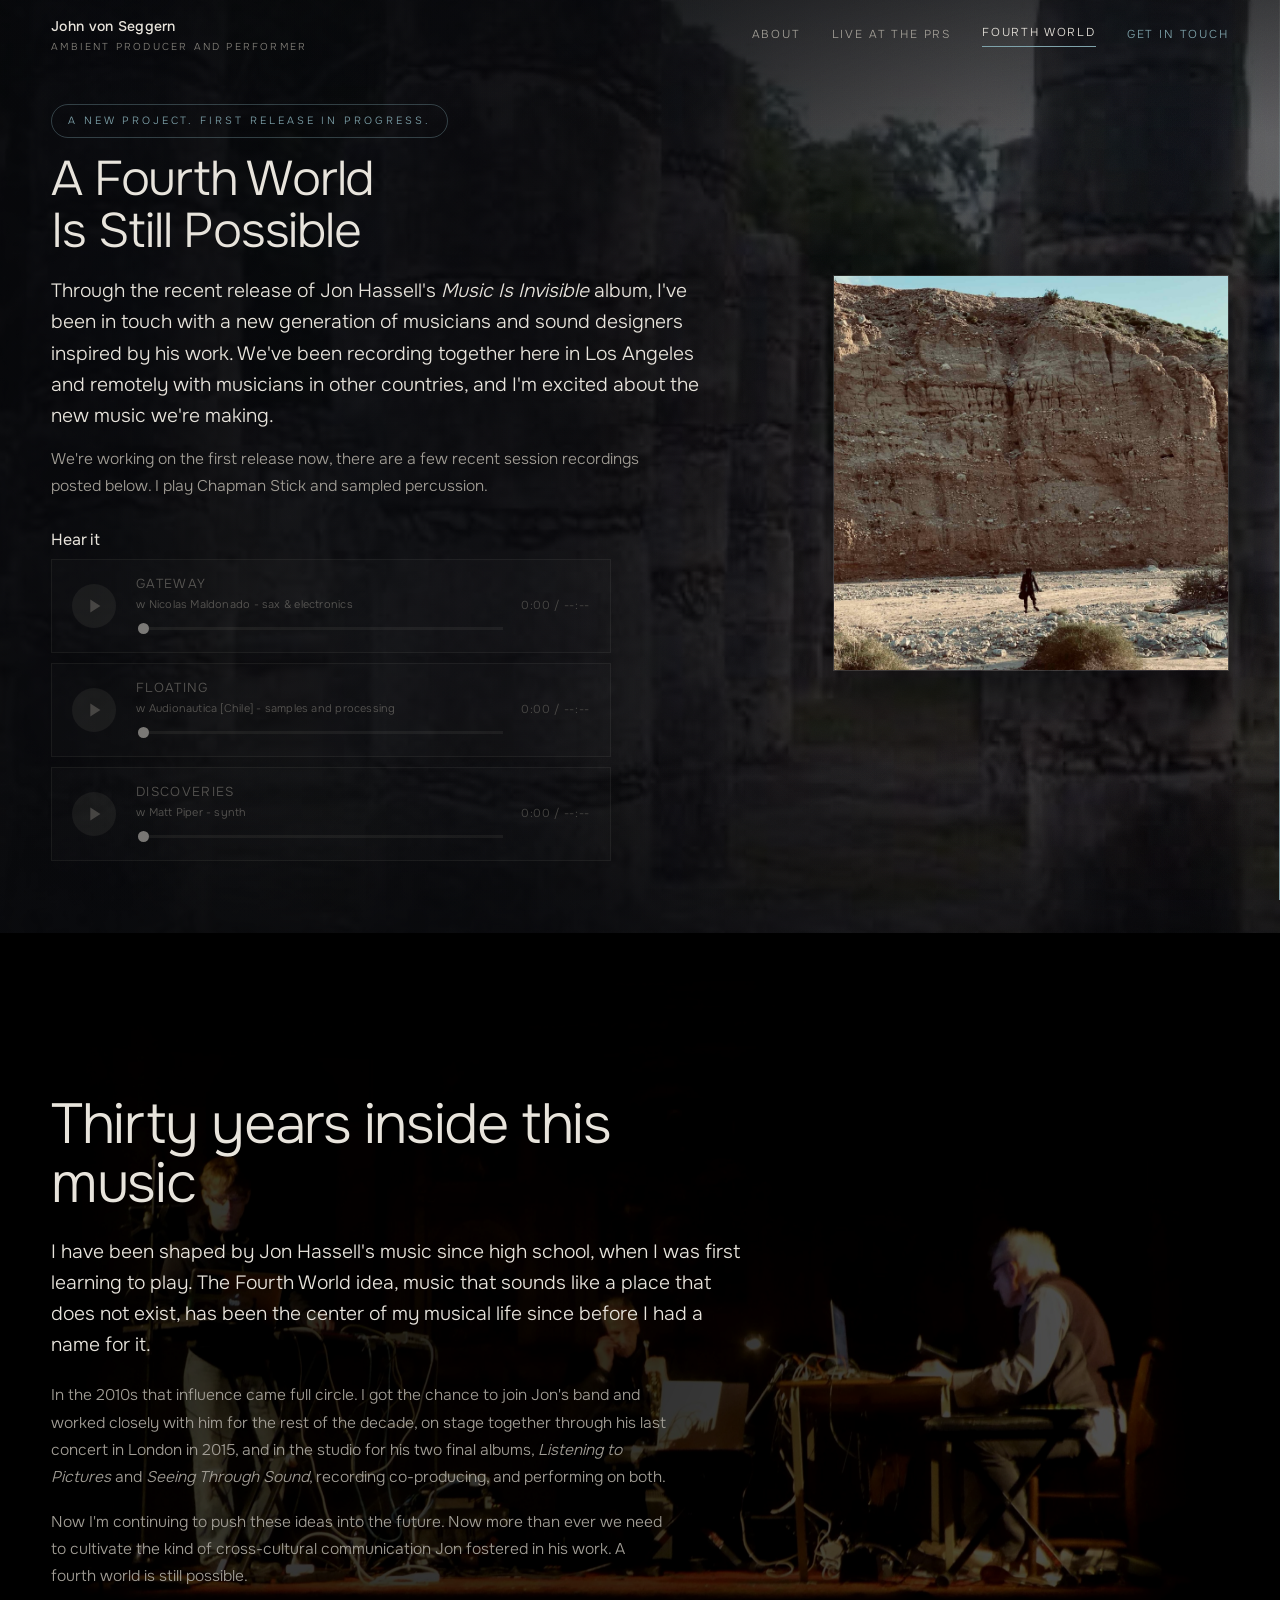
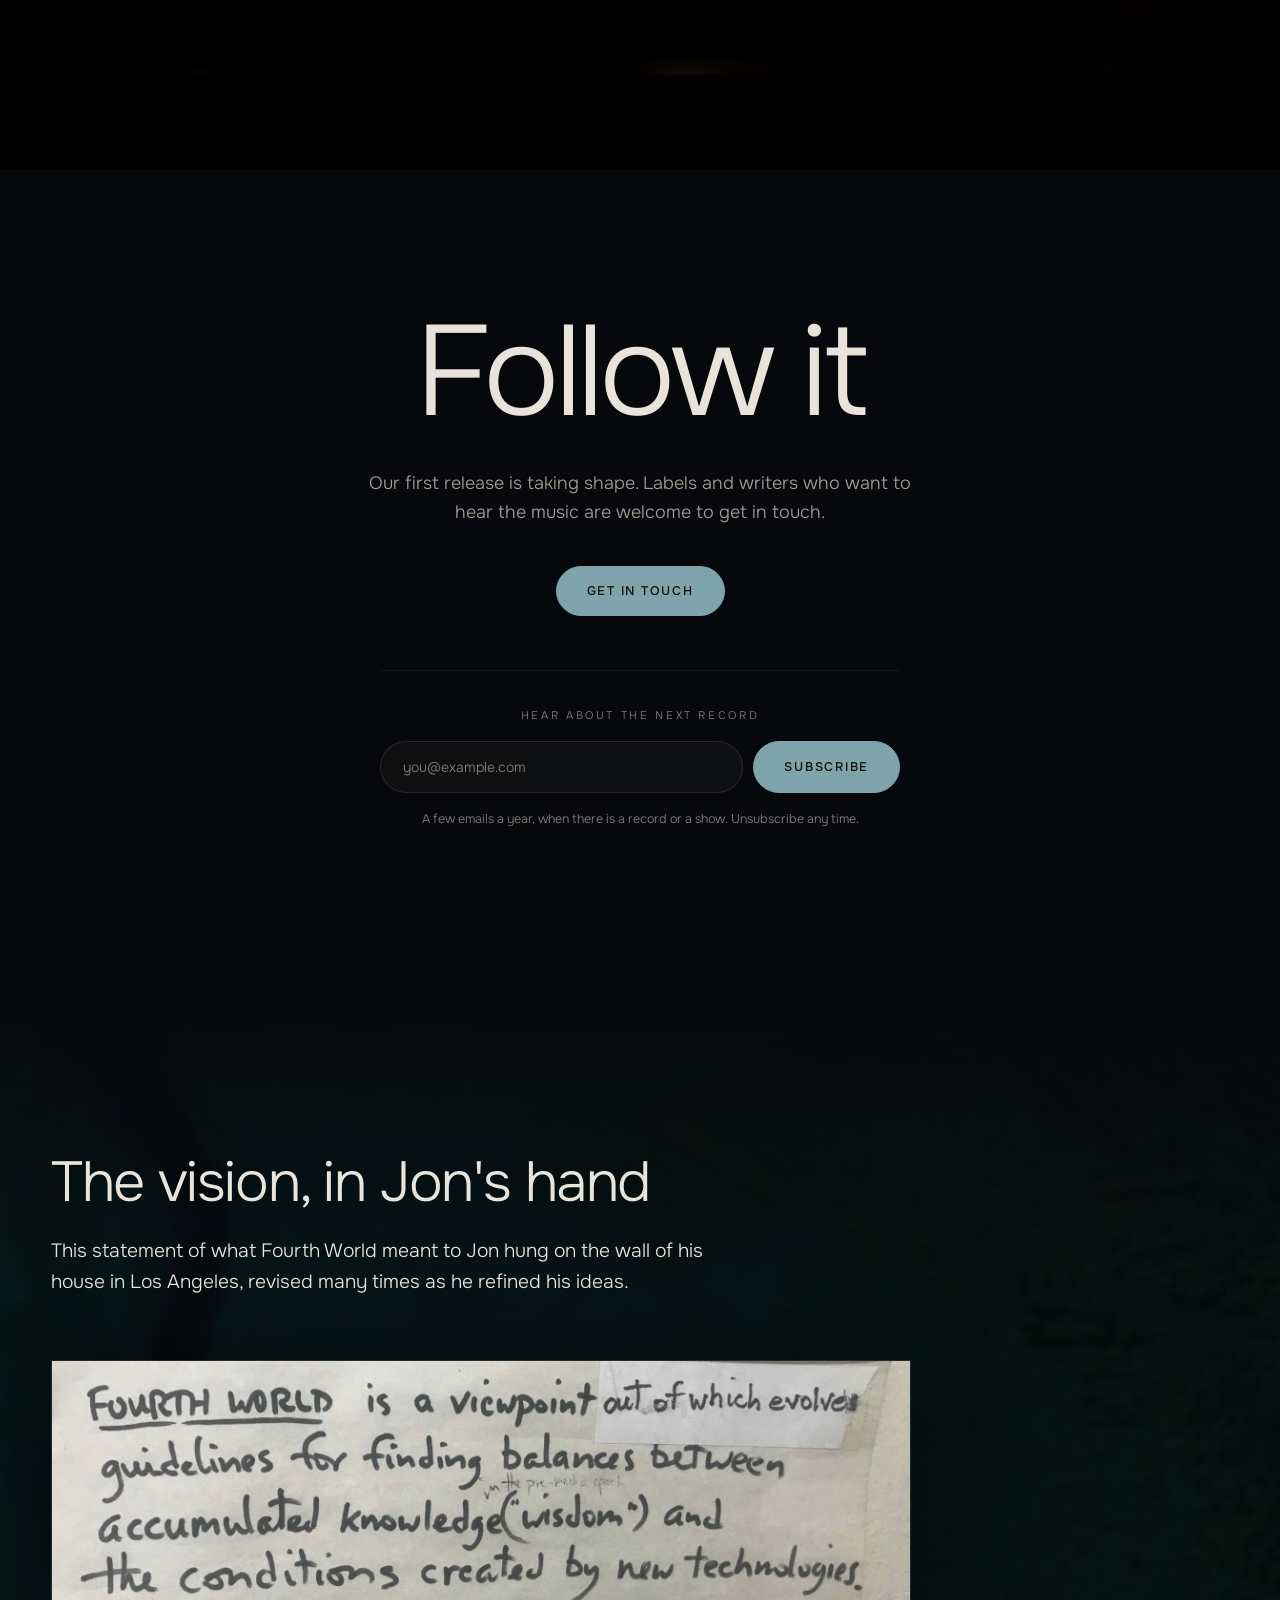
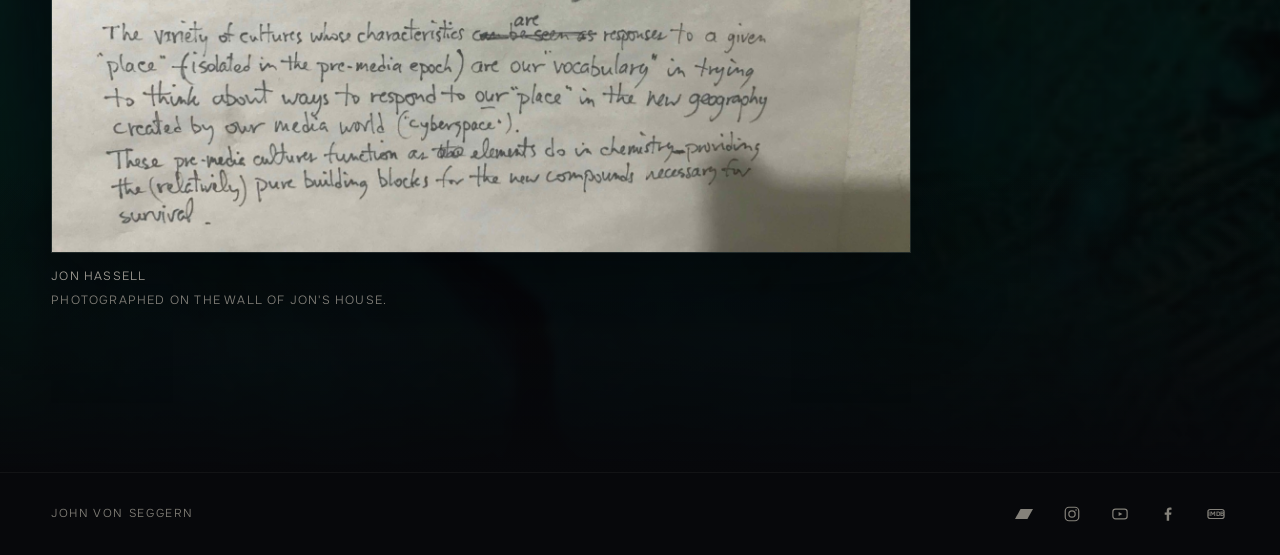
==== commit 963286cb: "Remove Fourth World status and demo description labels" ====
--- a/fourth-world.html
+++ b/fourth-world.html
@@ -76,17 +76,9 @@
                delays as the opener on prs.html -->
           <p class="lede reveal" style="--d:.1s" data-copy="record.lede">Through the recent release of Jon Hassell's <em>Music Is Invisible</em> album, I've been in touch with a new generation of musicians and sound designers inspired by his work. We've been recording together here in Los Angeles and remotely with musicians in other countries, and I'm excited about the new music we're making.</p>
           <p class="body reveal" style="--d:.14s" data-copy="record.body">We're working on the first release now, there are a few recent session recordings posted below. I play Chapman Stick and sampled percussion.</p>
-          <!-- instruments and players used to be rows here; they read
-               better as a sentence, so the prose above carries them now
-               and the list is down to the one fact prose cannot say as
-               briefly -->
-          <dl class="album-meta reveal" style="--d:.18s">
-            <div><dt data-copy="record.meta.status.dt">Status</dt><dd data-copy="record.meta.status.dd">First release in the works</dd></div>
-          </dl>
 
           <div class="demo reveal" style="--d:.22s">
             <h2 data-copy="demo.h2">Hear it</h2>
-            <p class="body" data-copy="demo.body">Samples from recent sessions</p>
 
             <!-- same player as prs.html, once per track. Files are the
                  original masters, copied as-is from assets/sound/ (John's
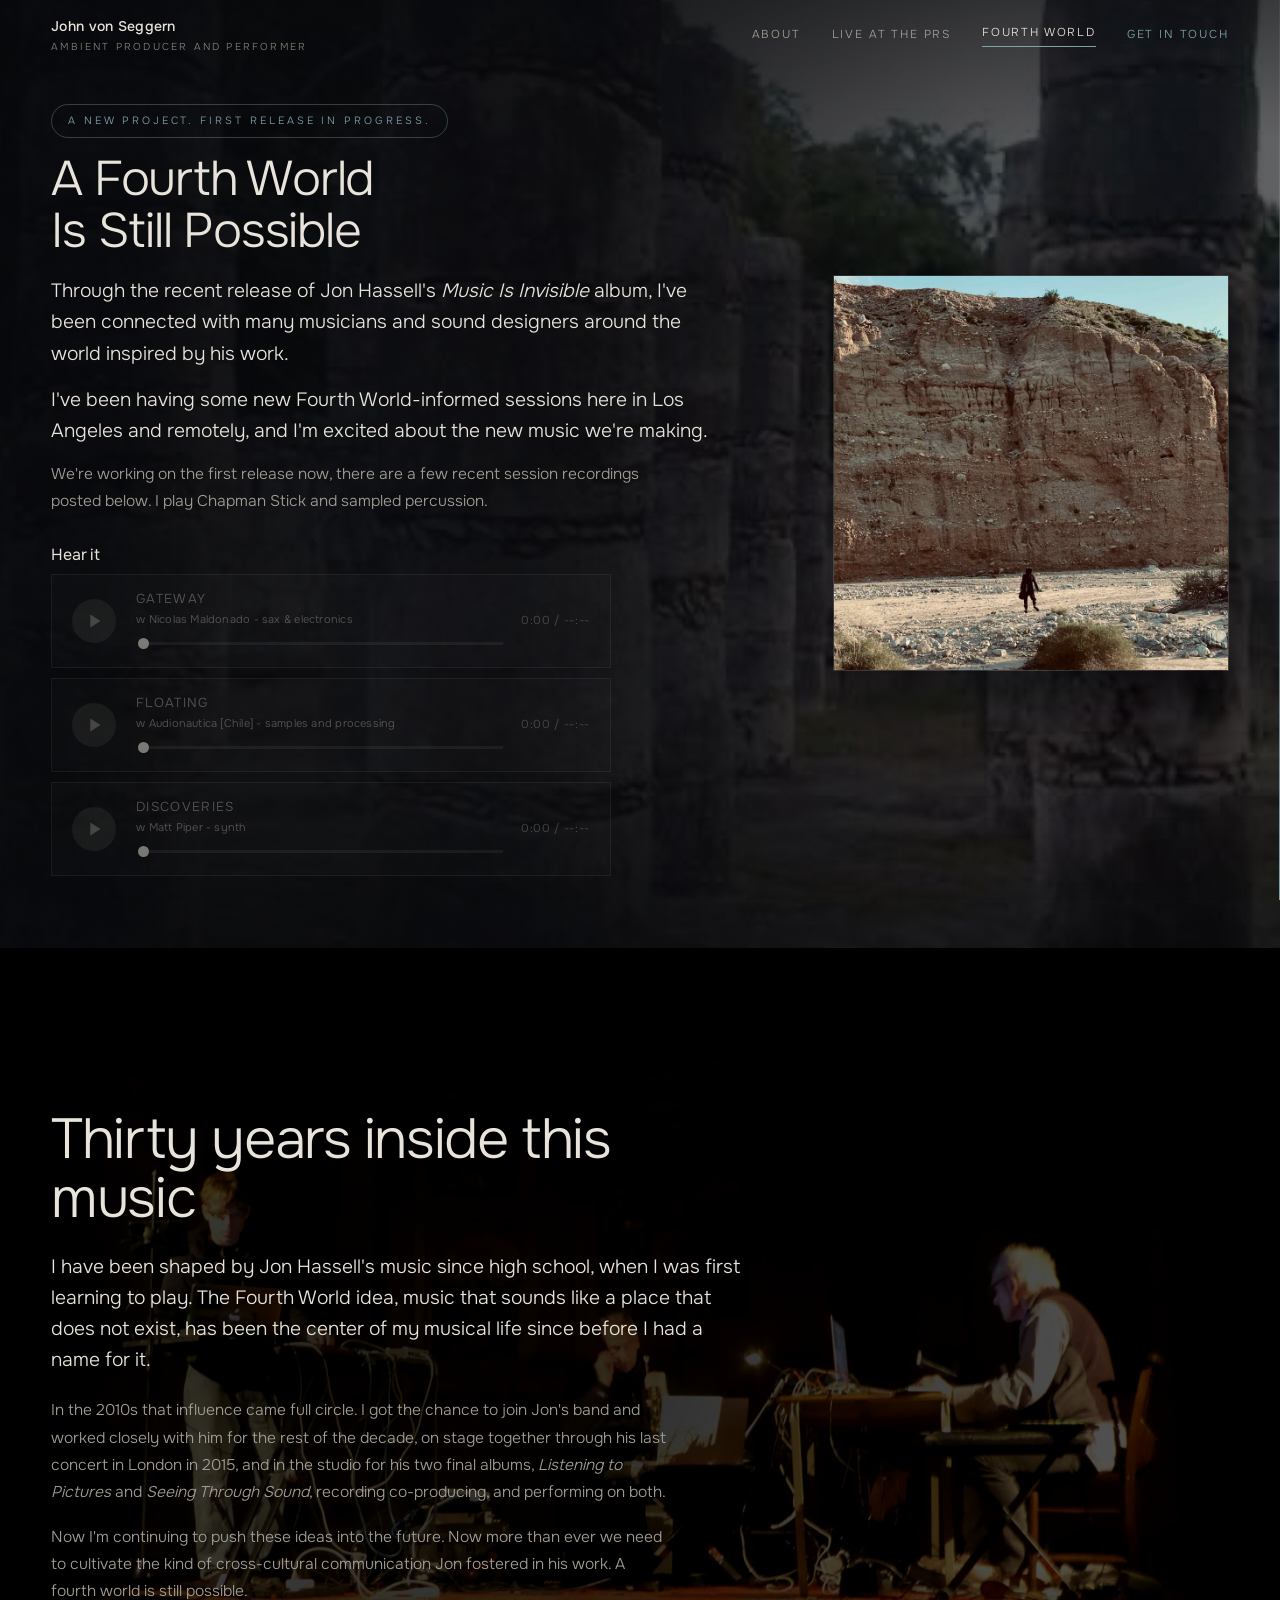
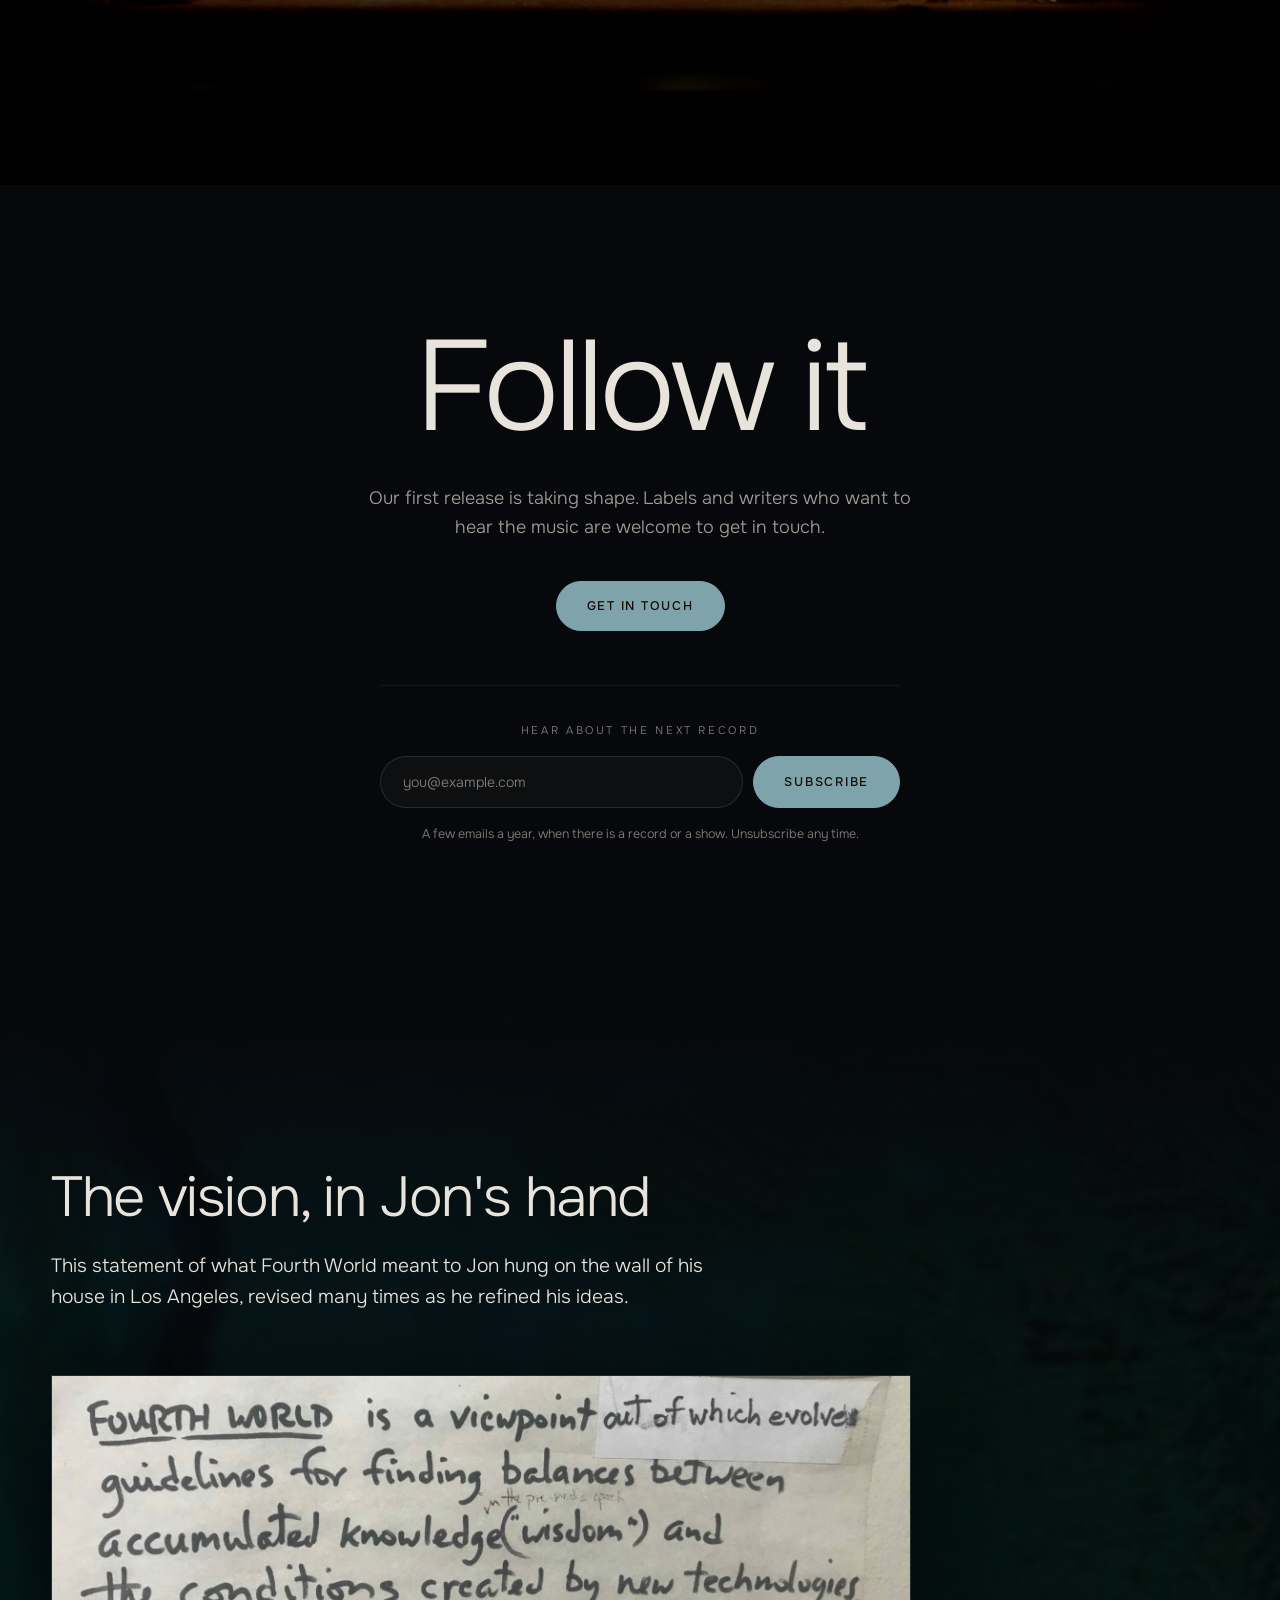
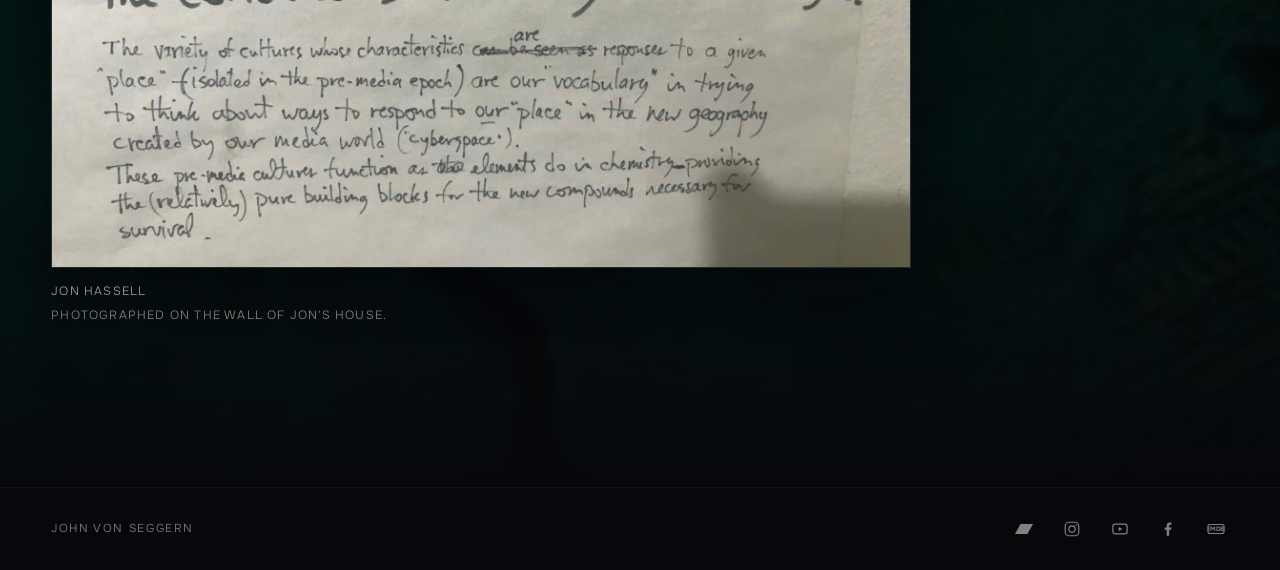
==== commit a621f9f7: "Update Fourth World introduction copy" ====
--- a/fourth-world.html
+++ b/fourth-world.html
@@ -72,10 +72,10 @@
 
       <div class="album-grid">
         <div class="album-body">
-          <!-- lede then body, same two elements at the same weights and
-               delays as the opener on prs.html -->
-          <p class="lede reveal" style="--d:.1s" data-copy="record.lede">Through the recent release of Jon Hassell's <em>Music Is Invisible</em> album, I've been in touch with a new generation of musicians and sound designers inspired by his work. We've been recording together here in Los Angeles and remotely with musicians in other countries, and I'm excited about the new music we're making.</p>
-          <p class="body reveal" style="--d:.14s" data-copy="record.body">We're working on the first release now, there are a few recent session recordings posted below. I play Chapman Stick and sampled percussion.</p>
+          <!-- opening copy in two paragraphs, followed by the release note -->
+          <p class="lede reveal" style="--d:.1s" data-copy="record.lede">Through the recent release of Jon Hassell's <em>Music Is Invisible</em> album, I've been connected with many musicians and sound designers around the world inspired by his work.</p>
+          <p class="lede reveal" style="--d:.14s" data-copy="record.sessions">I've been having some new Fourth World-informed sessions here in Los Angeles and remotely, and I'm excited about the new music we're making.</p>
+          <p class="body reveal" style="--d:.18s" data-copy="record.body">We're working on the first release now, there are a few recent session recordings posted below. I play Chapman Stick and sampled percussion.</p>
 
           <div class="demo reveal" style="--d:.22s">
             <h2 data-copy="demo.h2">Hear it</h2>
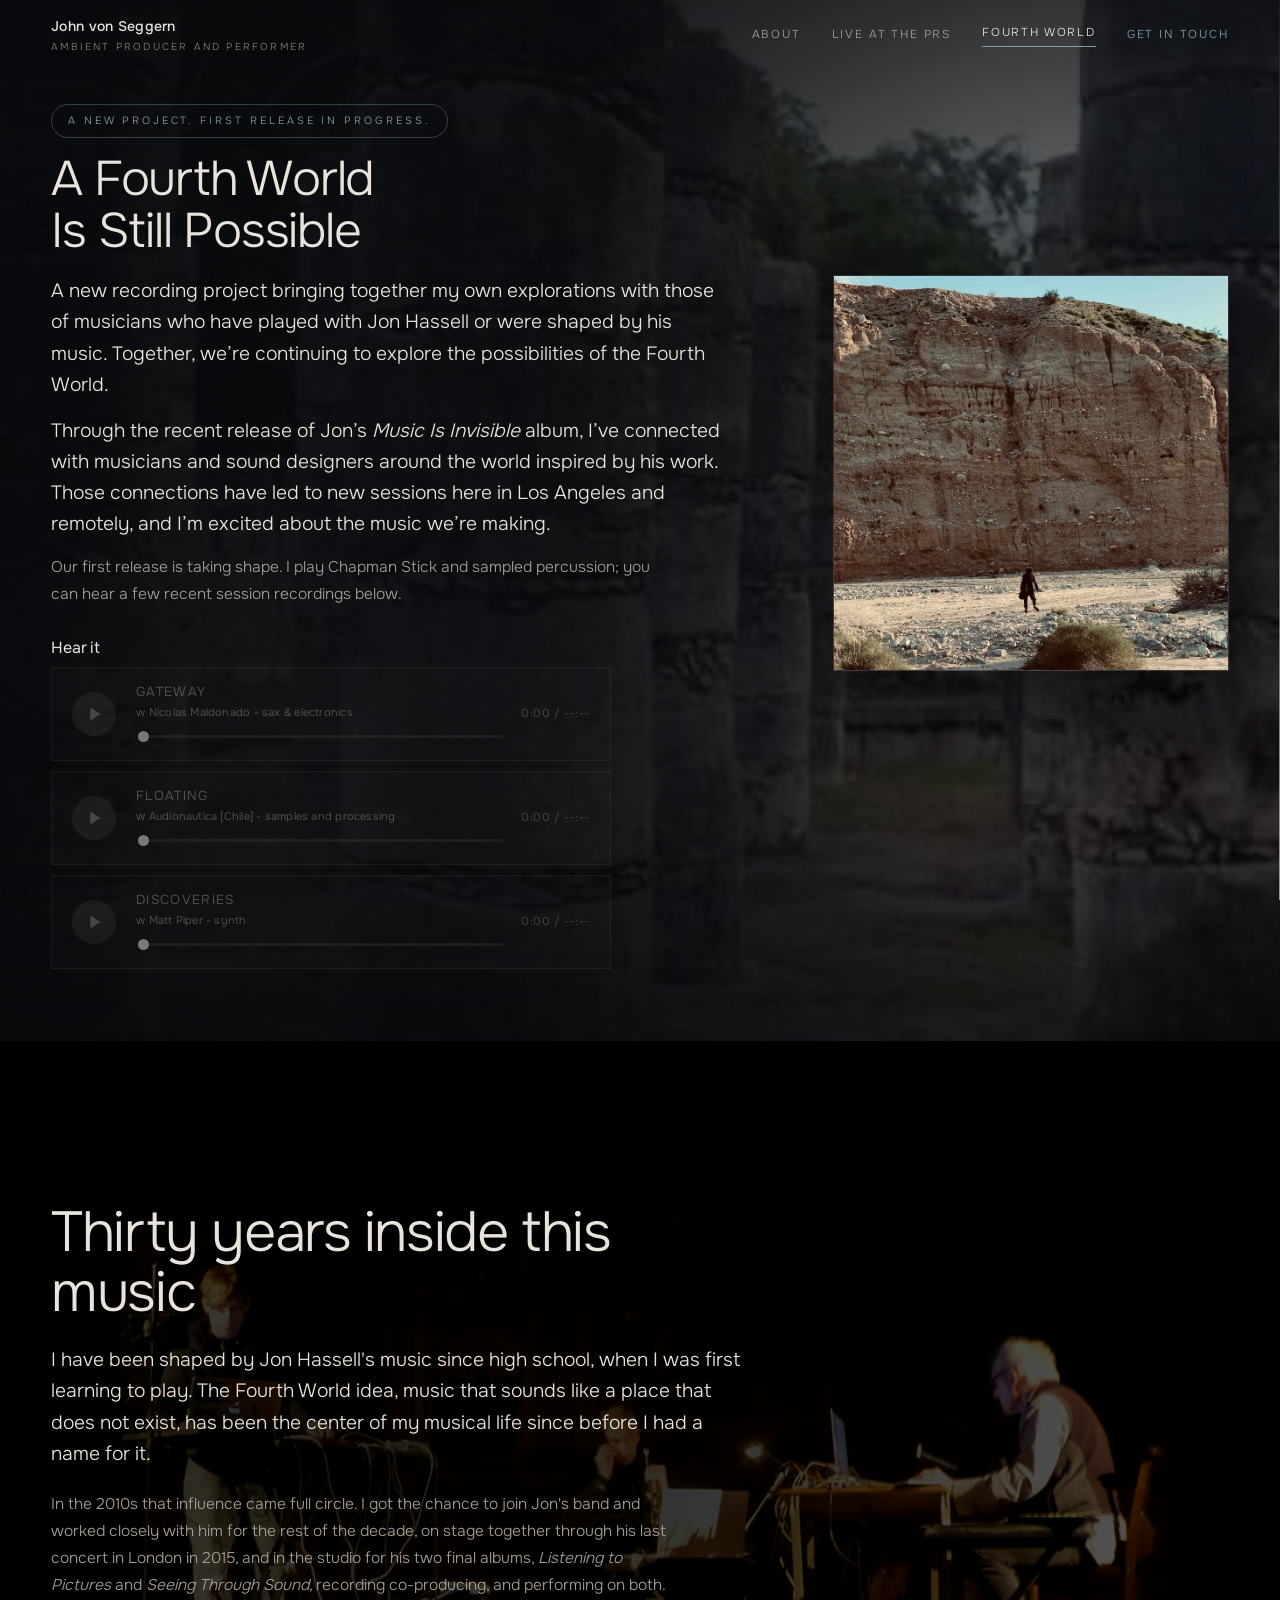
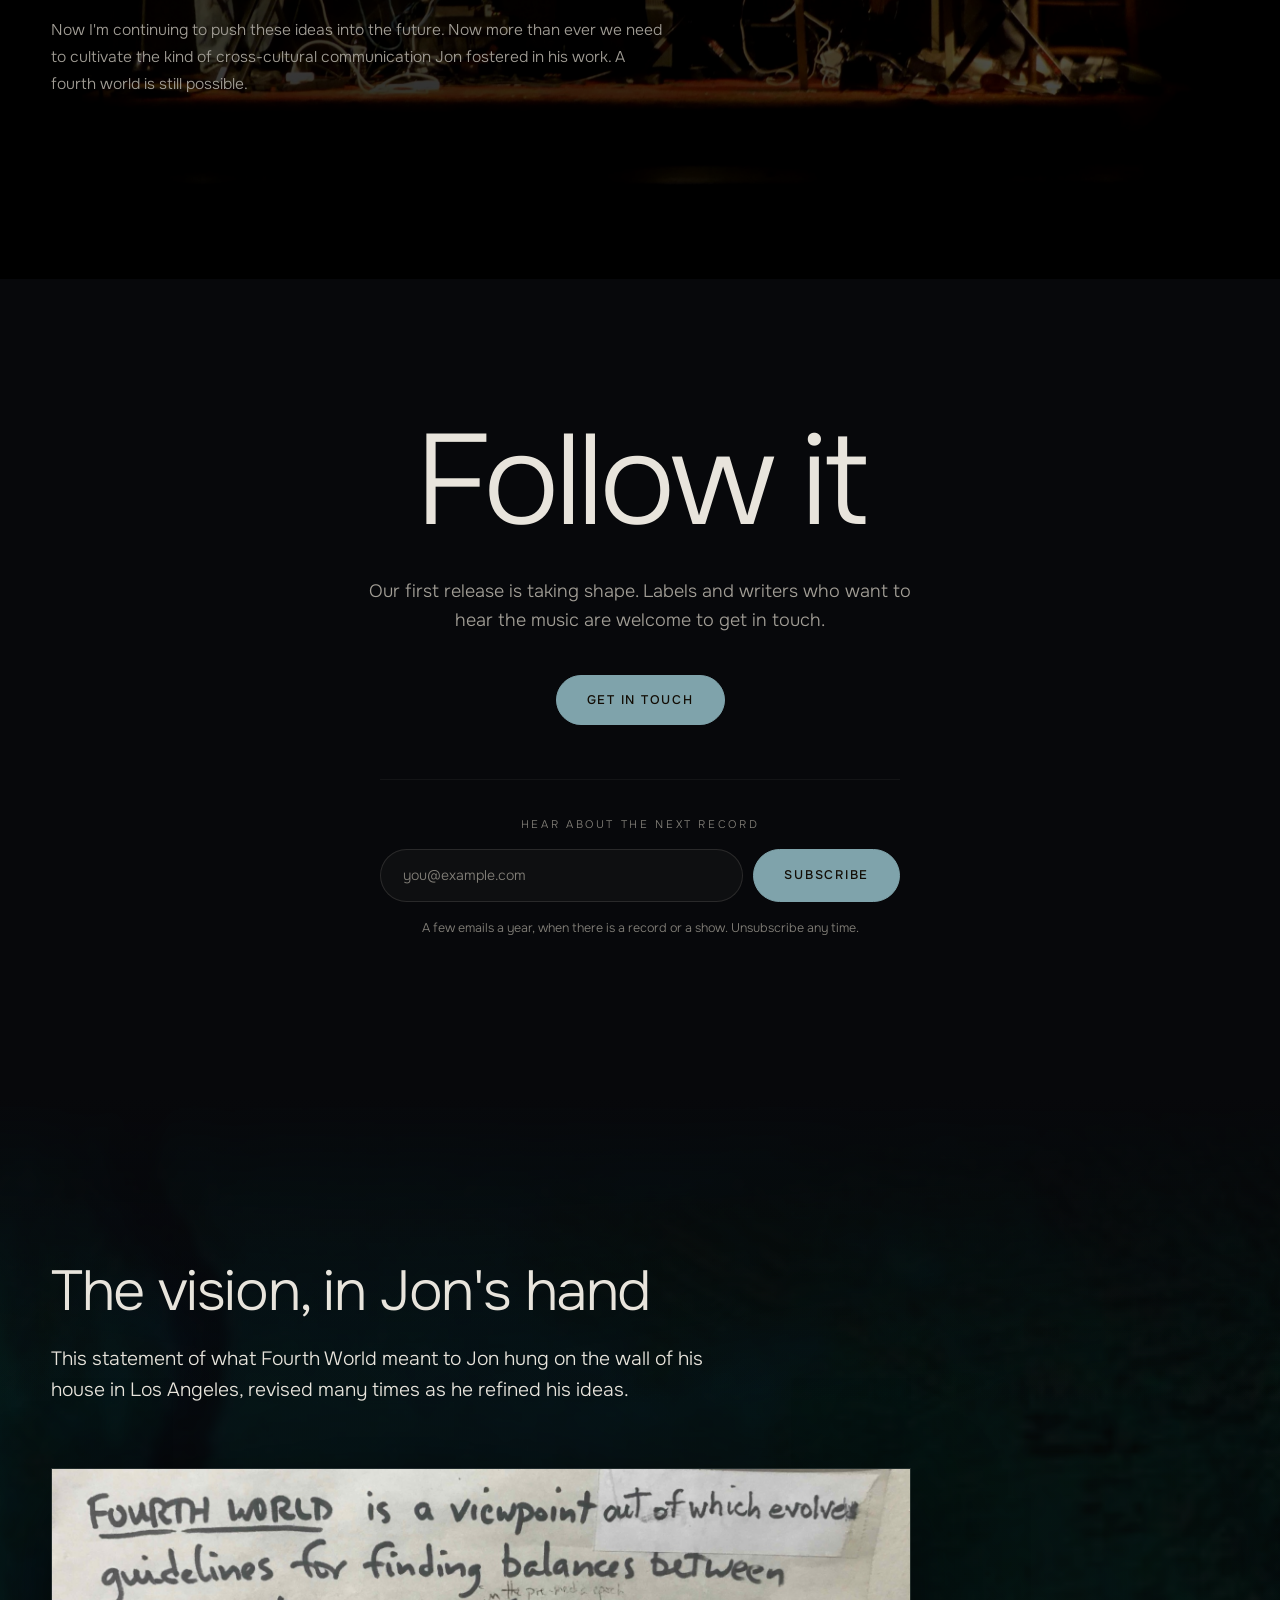
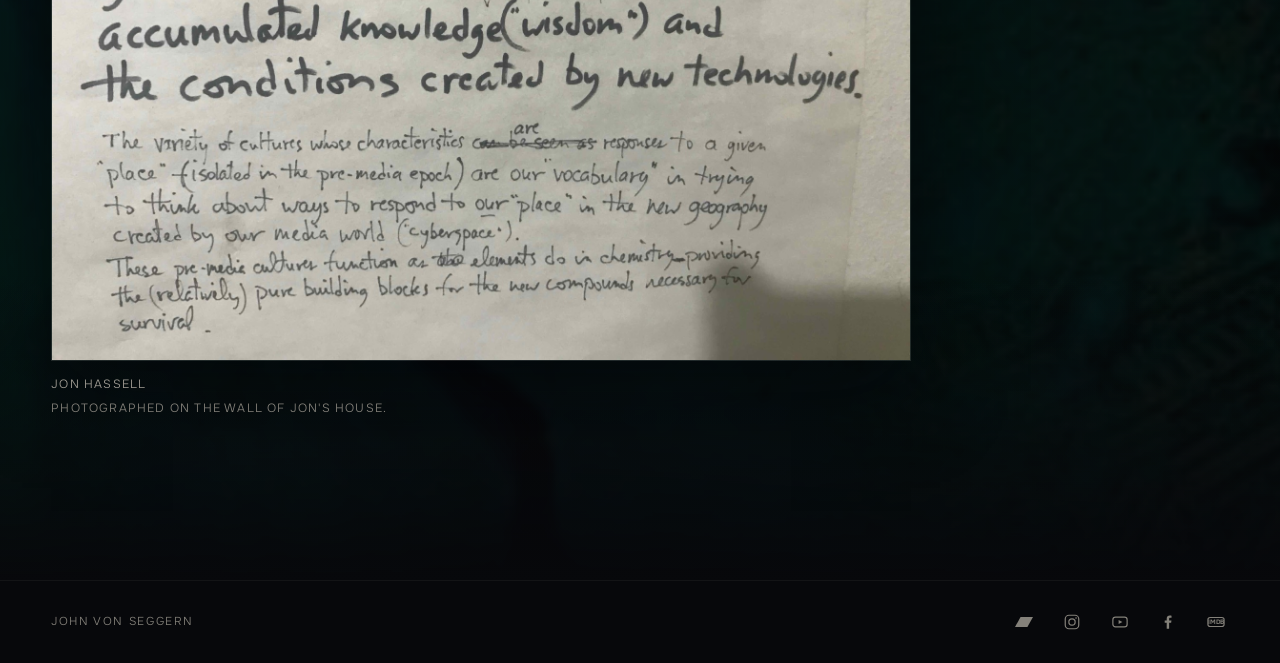
==== commit 4c1e18ef: "Clarify Fourth World recording project introduction" ====
--- a/fourth-world.html
+++ b/fourth-world.html
@@ -73,9 +73,9 @@
       <div class="album-grid">
         <div class="album-body">
           <!-- opening copy in two paragraphs, followed by the release note -->
-          <p class="lede reveal" style="--d:.1s" data-copy="record.lede">Through the recent release of Jon Hassell's <em>Music Is Invisible</em> album, I've been connected with many musicians and sound designers around the world inspired by his work.</p>
-          <p class="lede reveal" style="--d:.14s" data-copy="record.sessions">I've been having some new Fourth World-informed sessions here in Los Angeles and remotely, and I'm excited about the new music we're making.</p>
-          <p class="body reveal" style="--d:.18s" data-copy="record.body">We're working on the first release now, there are a few recent session recordings posted below. I play Chapman Stick and sampled percussion.</p>
+          <p class="lede reveal" style="--d:.1s" data-copy="record.lede">A new recording project bringing together my own explorations with those of musicians who have played with Jon Hassell or were shaped by his music. Together, we’re continuing to explore the possibilities of the Fourth World.</p>
+          <p class="lede reveal" style="--d:.14s" data-copy="record.sessions">Through the recent release of Jon’s <em>Music Is Invisible</em> album, I’ve connected with musicians and sound designers around the world inspired by his work. Those connections have led to new sessions here in Los Angeles and remotely, and I’m excited about the music we’re making.</p>
+          <p class="body reveal" style="--d:.18s" data-copy="record.body">Our first release is taking shape. I play Chapman Stick and sampled percussion; you can hear a few recent session recordings below.</p>
 
           <div class="demo reveal" style="--d:.22s">
             <h2 data-copy="demo.h2">Hear it</h2>
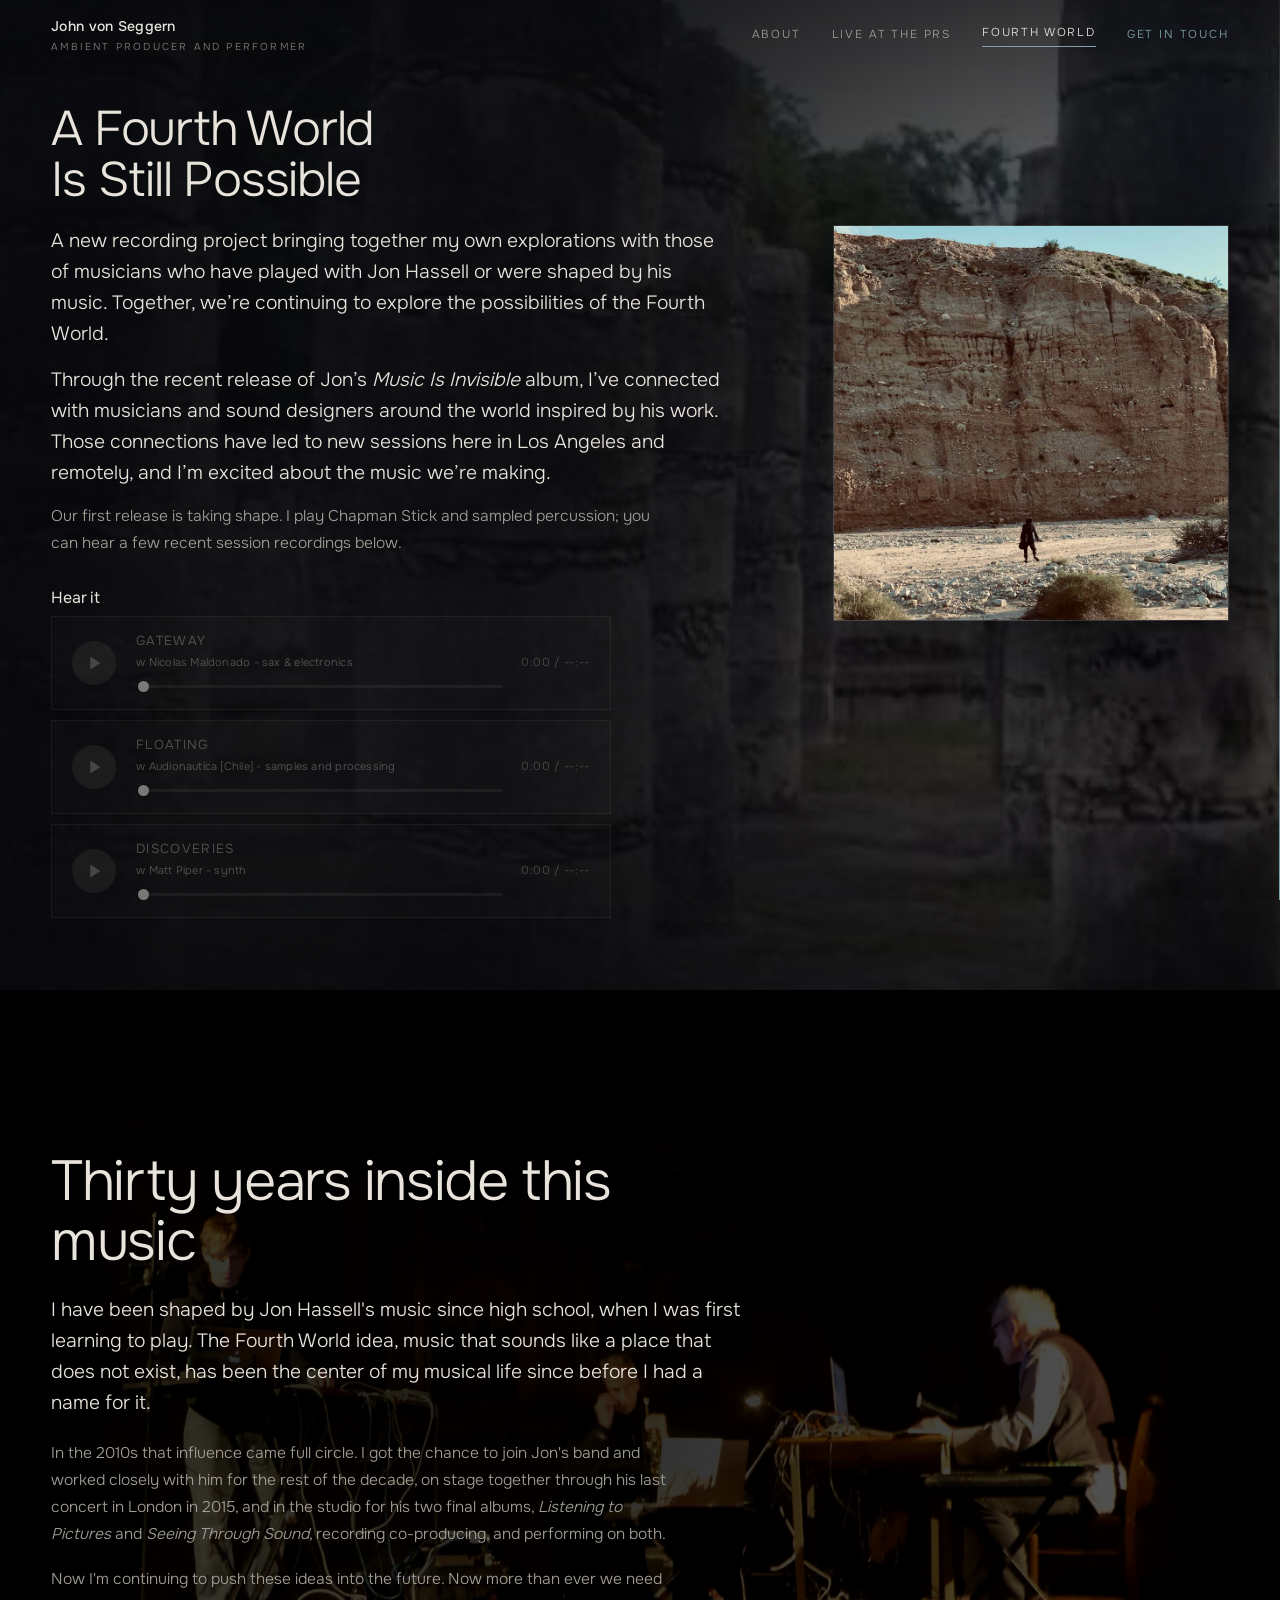
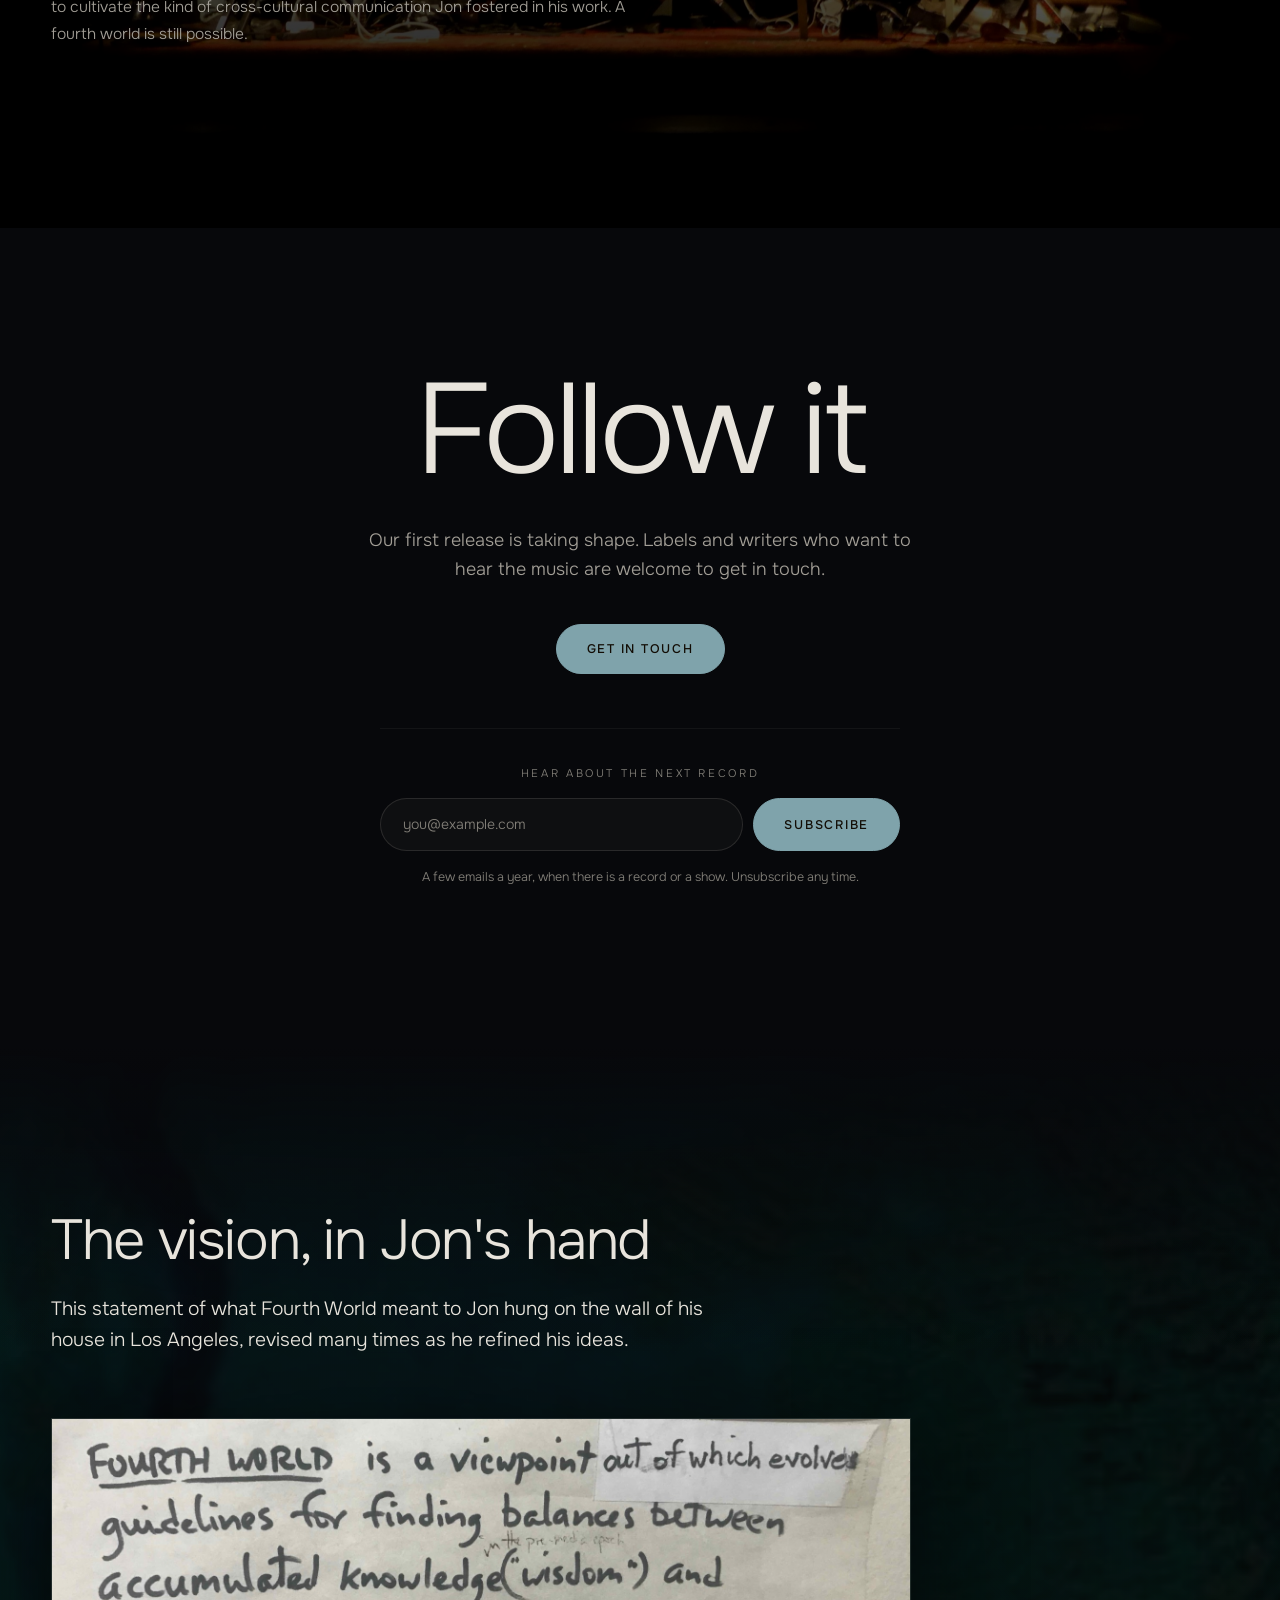
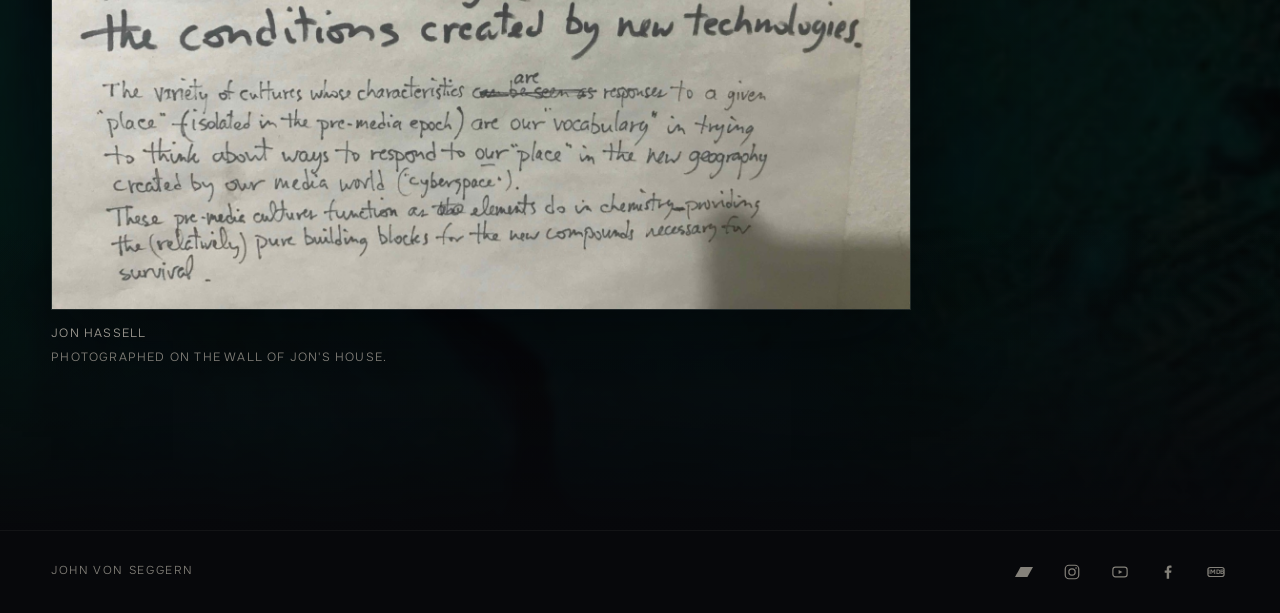
==== commit 5e0e4a33: "Remove Fourth World opening eyebrow" ====
--- a/fourth-world.html
+++ b/fourth-world.html
@@ -64,7 +64,6 @@
       <img src="assets/web/img/backgrounds/stone-columns.jpg" alt="" fetchpriority="high">
     </div>
     <div class="album-inner">
-      <p class="album-status reveal" data-copy="head.status">A new project. First release in progress.</p>
       <h1 class="h2 page-title reveal" style="--d:.06s" data-copy="head.h1">
         A Fourth World<br>
         Is Still Possible
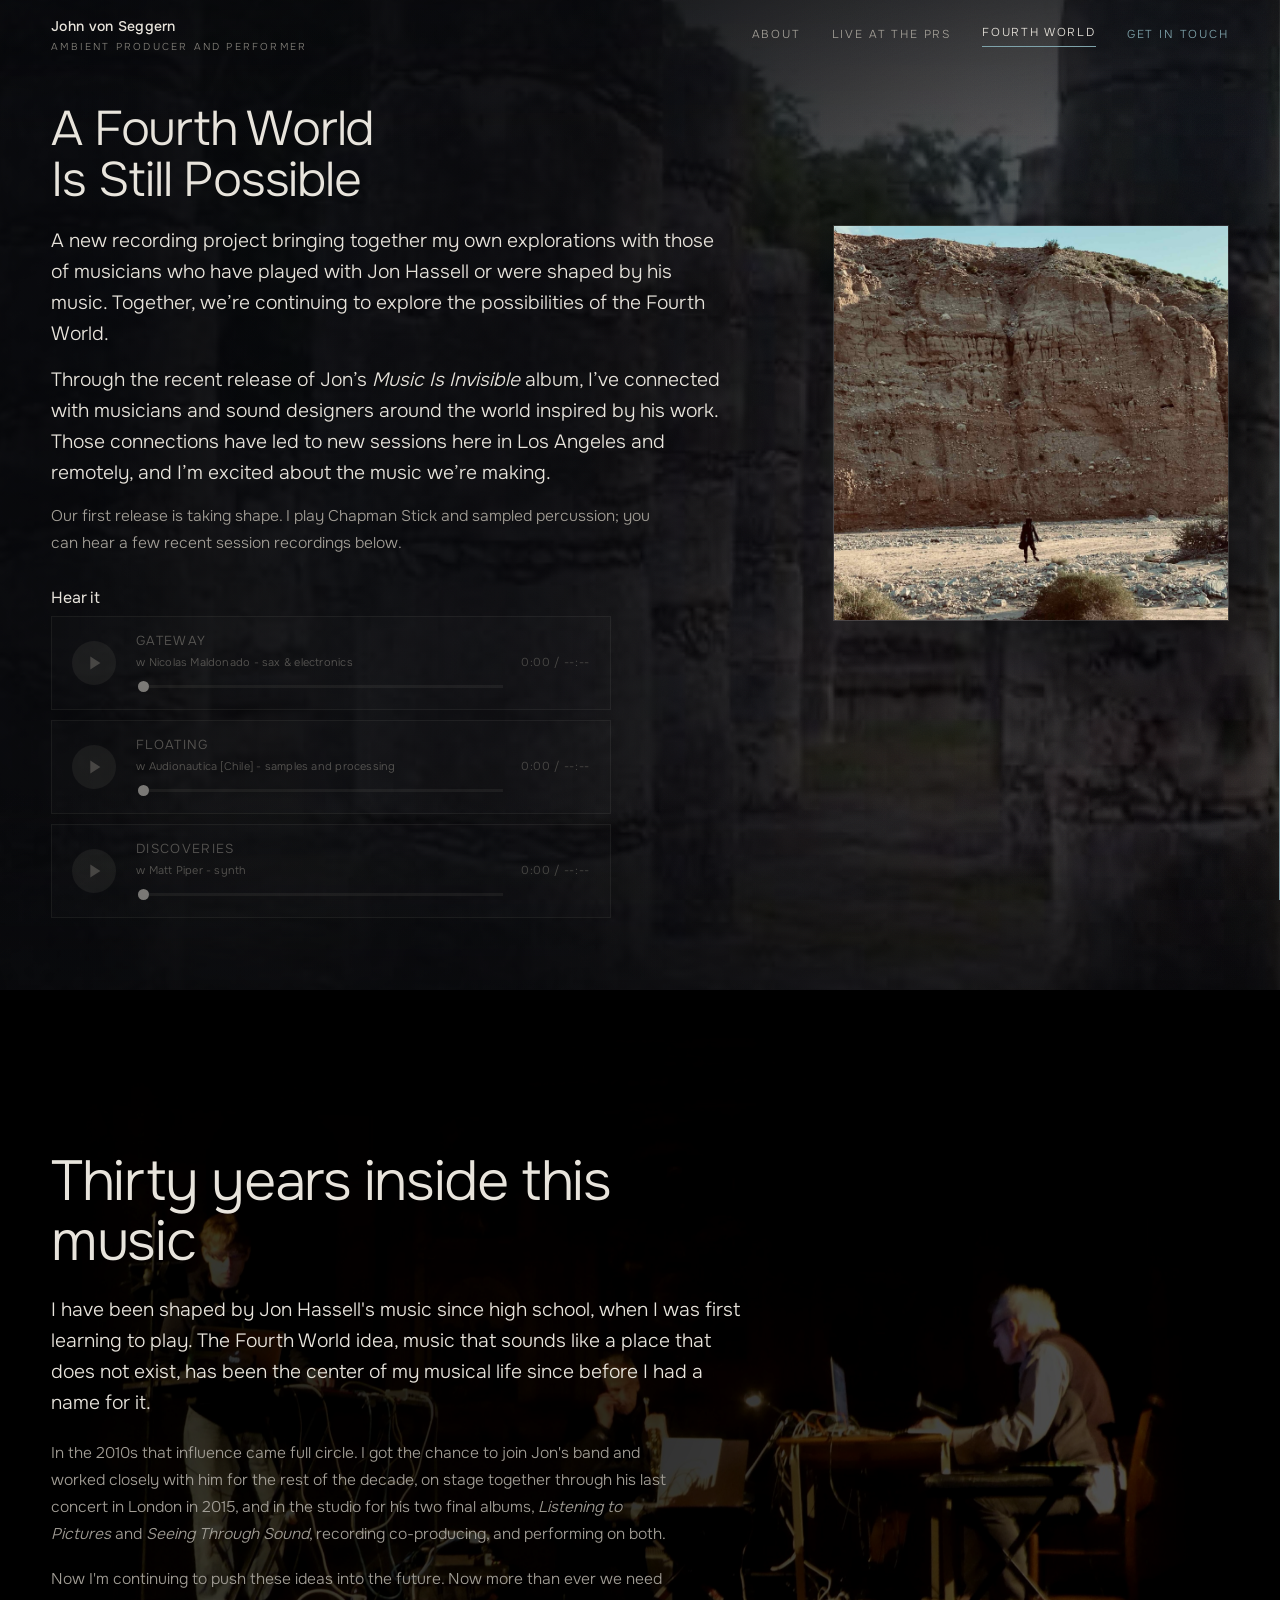
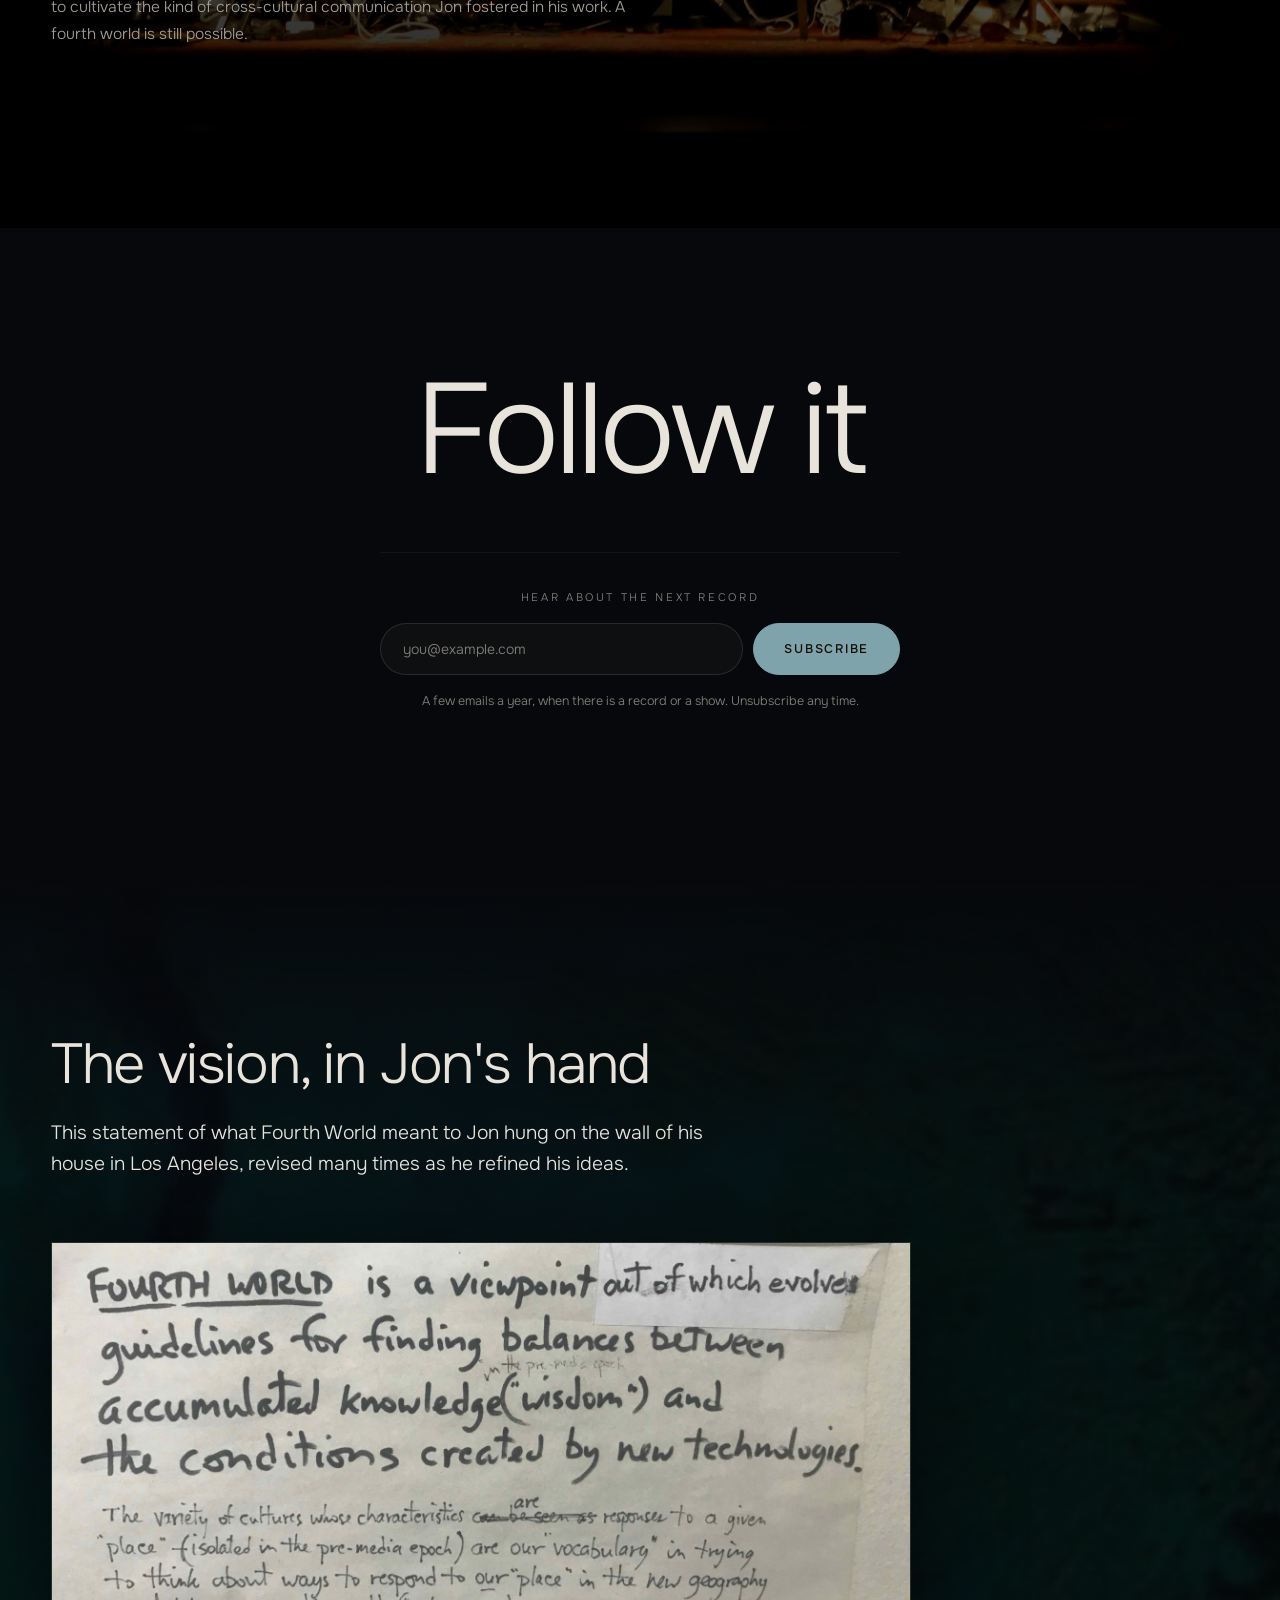
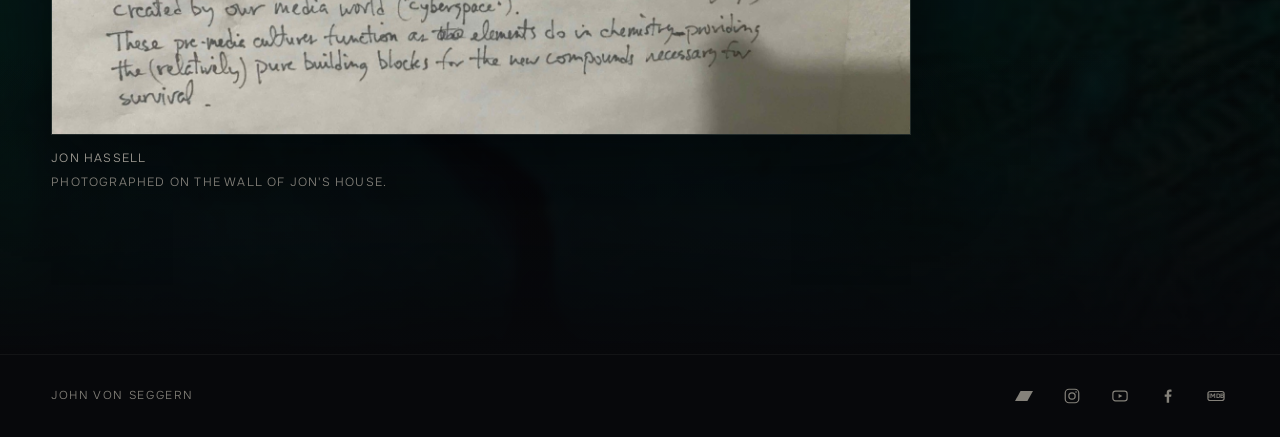
==== commit 08dddf8c: "Remove Fourth World contact pitch and button" ====
--- a/fourth-world.html
+++ b/fourth-world.html
@@ -182,11 +182,6 @@
   <!-- ── contact ───────────────────────────────────────────────────── -->
   <section class="sec listen" id="contact">
     <h2 class="h2 big reveal" data-copy="contact.h2">Follow it</h2>
-    <p class="listen-sub reveal" style="--d:.08s" data-copy="contact.sub">Our first release is taking shape. Labels and writers who want to hear the music are welcome to get in touch.</p>
-    <div class="listen-cta reveal" style="--d:.14s">
-      
-      <a class="btn btn-primary" href="mailto:johnvon23@gmail.com" data-copy="contact.cta.primary">Get in touch</a>
-    </div>
   
     <!-- ── mailing list ─ posts straight to Buttondown, no backend here.
          The action URL is the ONLY thing to change when the list moves;
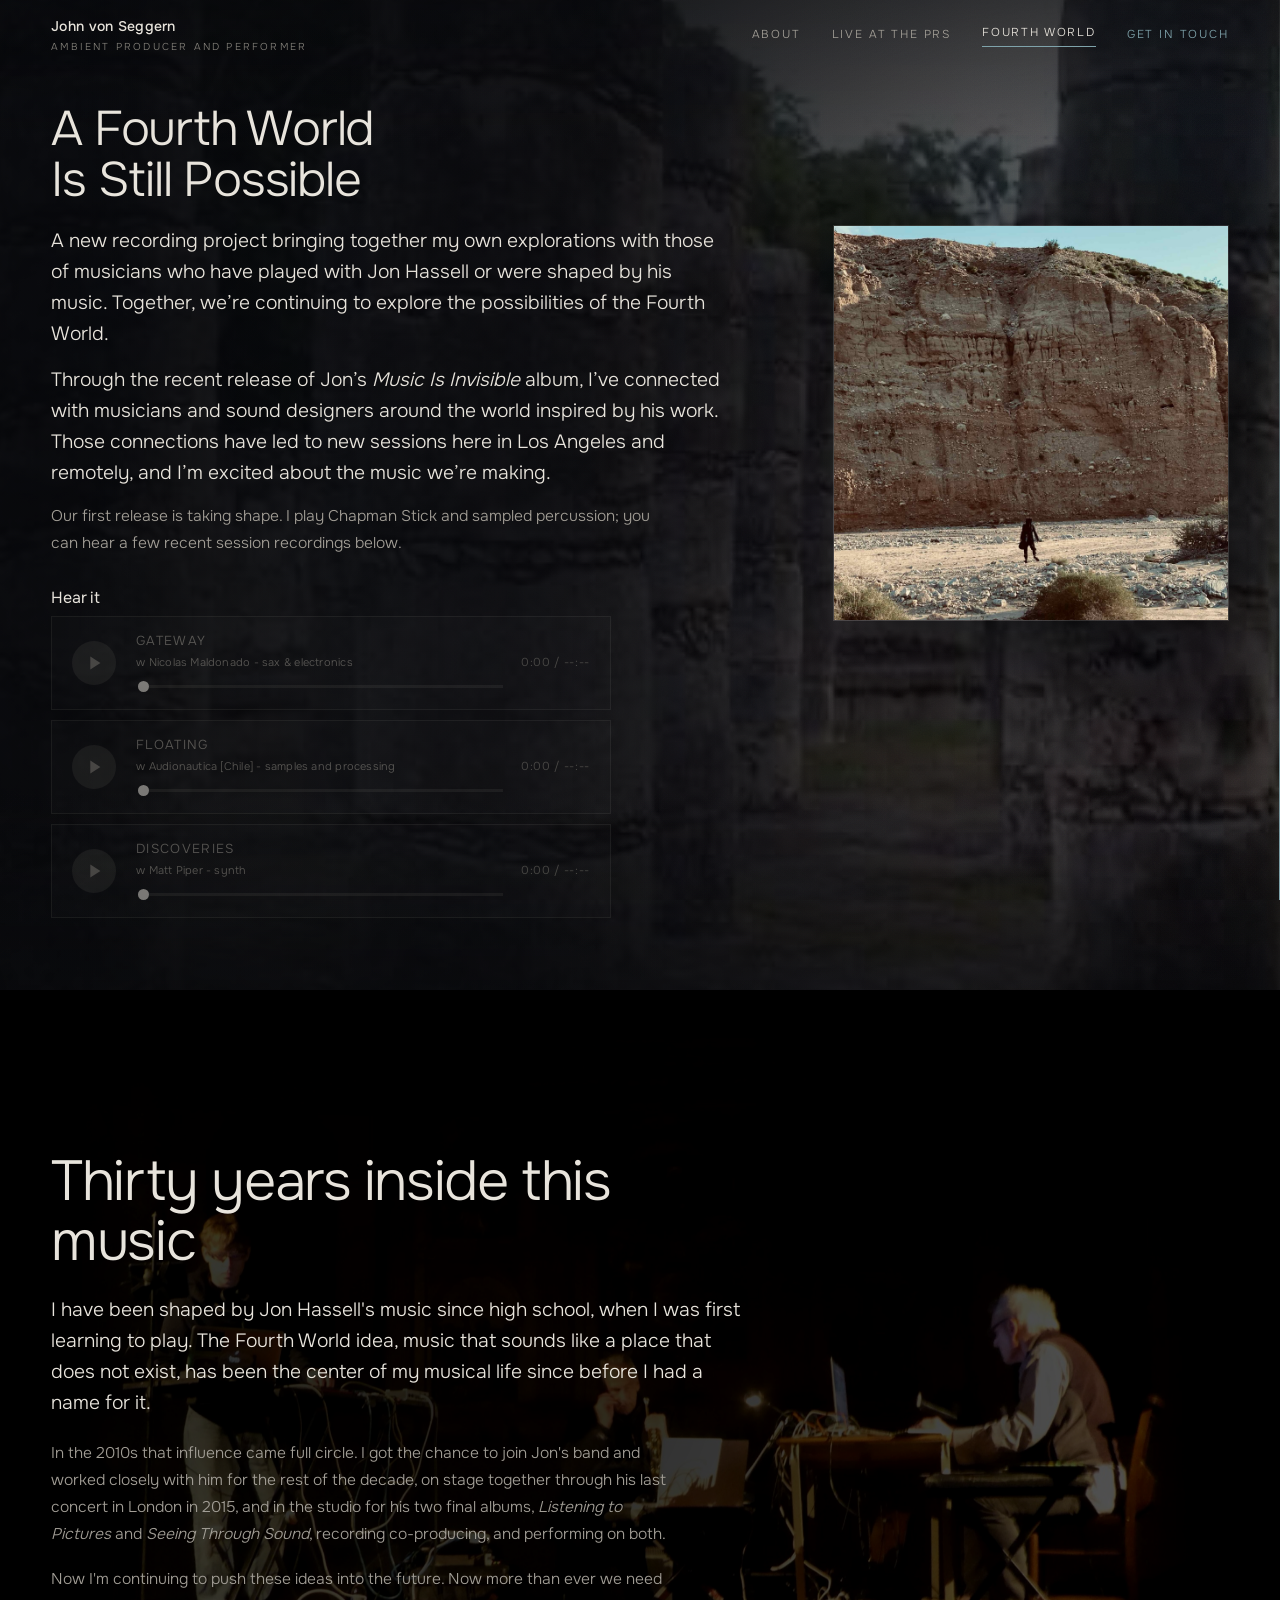
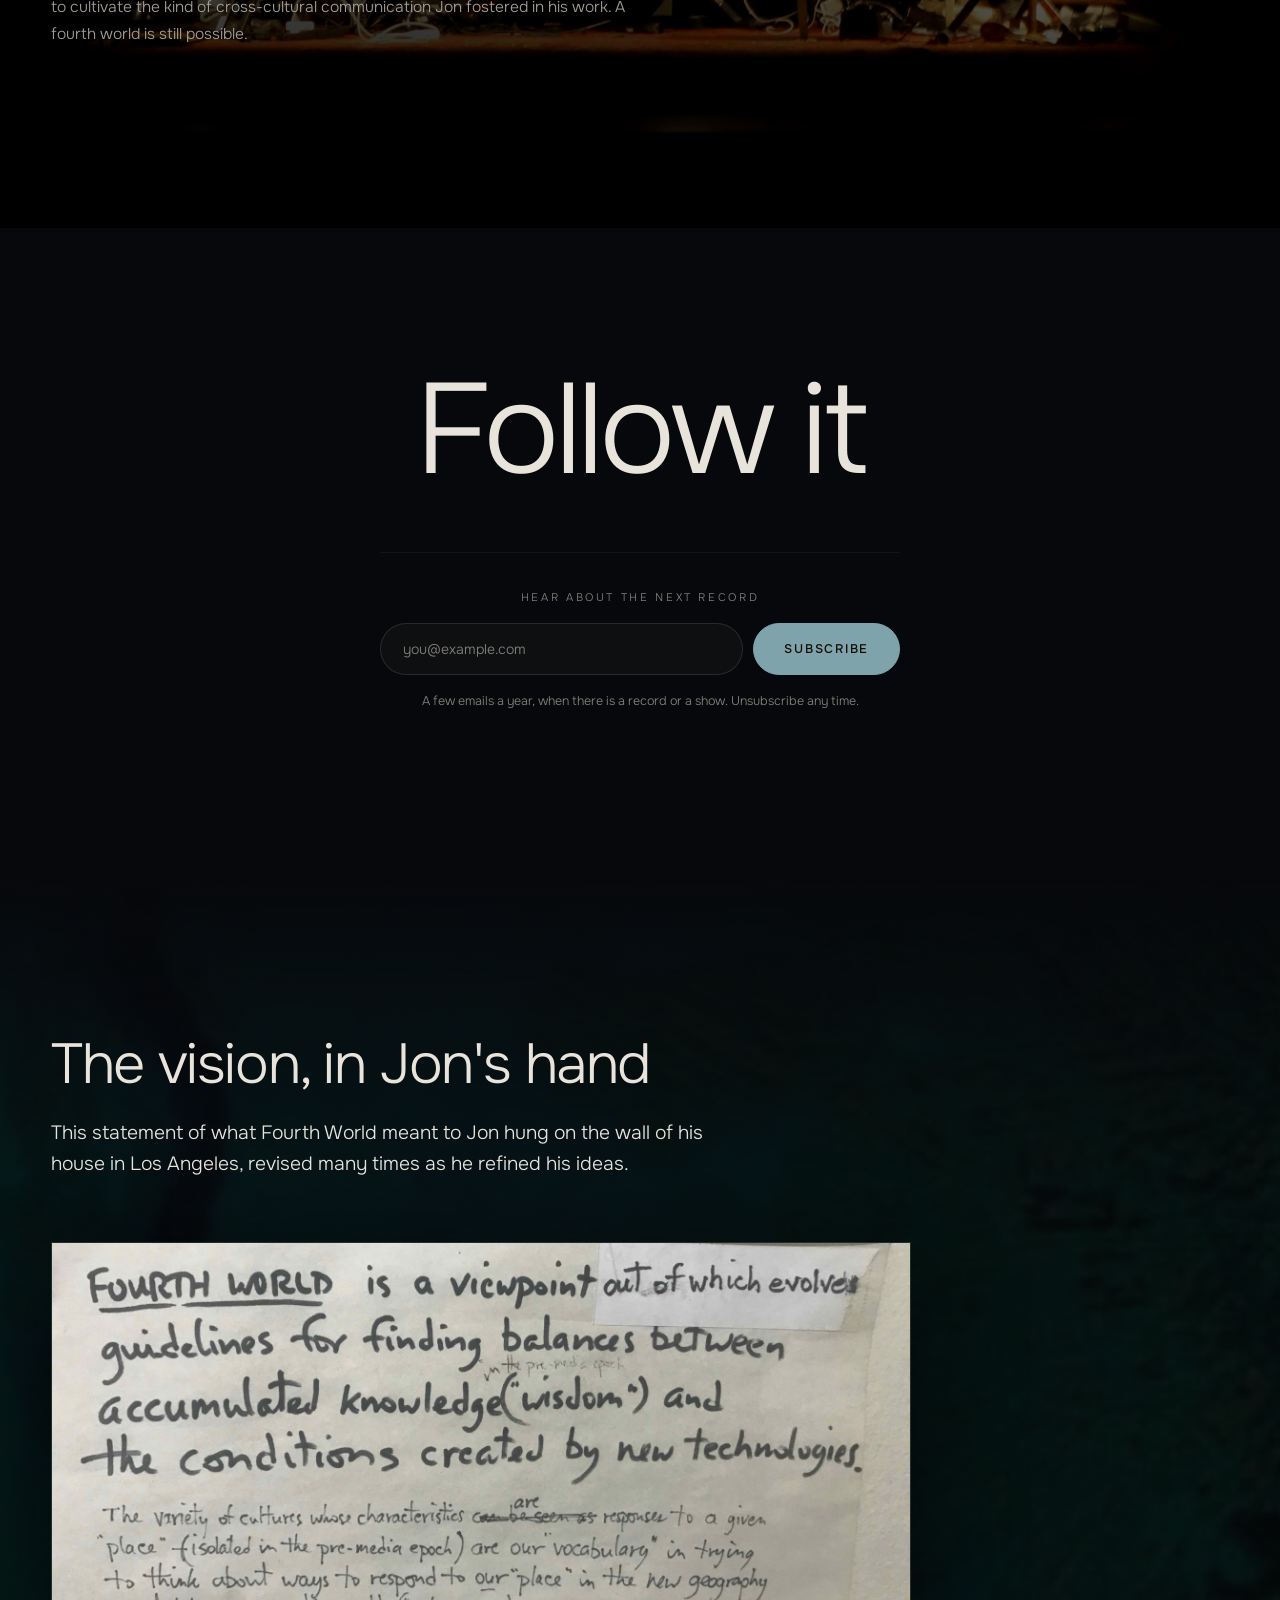
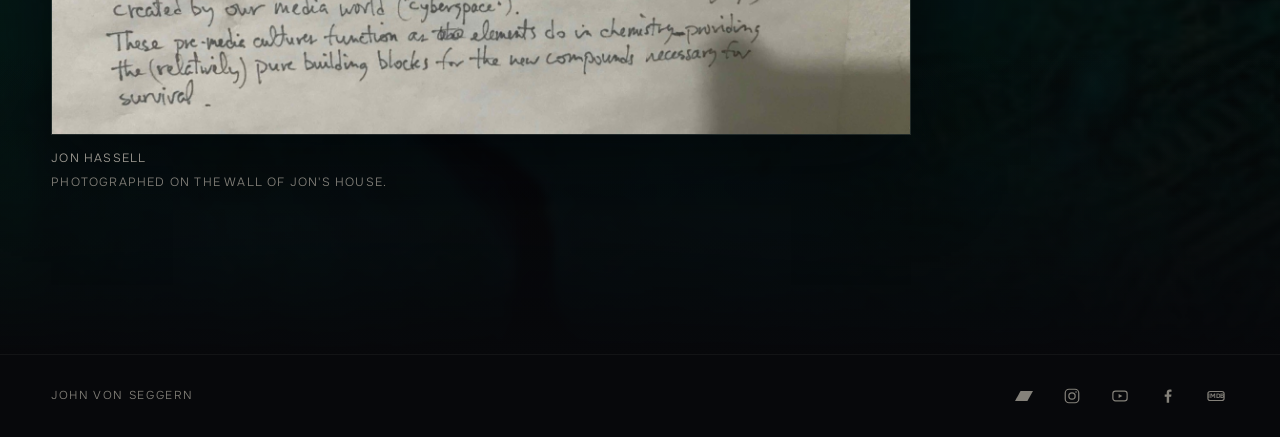
==== commit a3634b04: "Update Fourth World search and social metadata" ====
--- a/fourth-world.html
+++ b/fourth-world.html
@@ -6,17 +6,19 @@
 <meta charset="utf-8">
 <meta name="viewport" content="width=device-width, initial-scale=1">
 <title data-copy="meta.title">A Fourth World Is Still Possible - John von Seggern</title>
-<meta name="description" data-copy="meta.description" data-copy-attrs="content" content="A Fourth World Is Still Possible is John von Seggern's new project, bringing together a new generation inspired by Jon Hassell, former collaborators, and musicians from around the world.">
+<meta name="description" data-copy="meta.description" data-copy-attrs="content" content="A new recording project by John von Seggern, exploring the Fourth World with musicians who played with Jon Hassell or were shaped by his music. Hear early sessions.">
 
 <meta property="og:type" content="website">
 <meta property="og:title" data-copy="meta.og.title" data-copy-attrs="content" content="A Fourth World Is Still Possible - John von Seggern">
-<meta property="og:description" data-copy="meta.og.description" data-copy-attrs="content" content="A new project inspired by the next generation of musicians carrying Jon Hassell's influence forward. First release in progress.">
+<meta property="og:description" data-copy="meta.og.description" data-copy-attrs="content" content="John von Seggern joins musicians who played with Jon Hassell or were shaped by his music to explore the possibilities of the Fourth World. Hear recent sessions from the new recording project as its first release takes shape.">
 <meta property="og:image" content="https://johnvonseggern.com/assets/web/img/jvs/jvs-at-cliff.jpg">
 <meta property="og:image:width" content="1800">
 <meta property="og:image:height" content="1800">
 <meta property="og:image:alt" content="John von Seggern at the foot of a desert cliff">
 <meta property="og:url" content="https://johnvonseggern.com/fourth-world.html">
 <meta name="twitter:card" content="summary">
+<meta name="twitter:title" data-copy="meta.og.title" data-copy-attrs="content" content="A Fourth World Is Still Possible - John von Seggern">
+<meta name="twitter:description" data-copy="meta.og.description" data-copy-attrs="content" content="John von Seggern joins musicians who played with Jon Hassell or were shaped by his music to explore the possibilities of the Fourth World. Hear recent sessions from the new recording project as its first release takes shape.">
 <meta name="twitter:image" content="https://johnvonseggern.com/assets/web/img/jvs/jvs-at-cliff.jpg">
 <meta name="twitter:image:alt" content="John von Seggern at the foot of a desert cliff">
 <link rel="canonical" href="https://johnvonseggern.com/fourth-world.html">
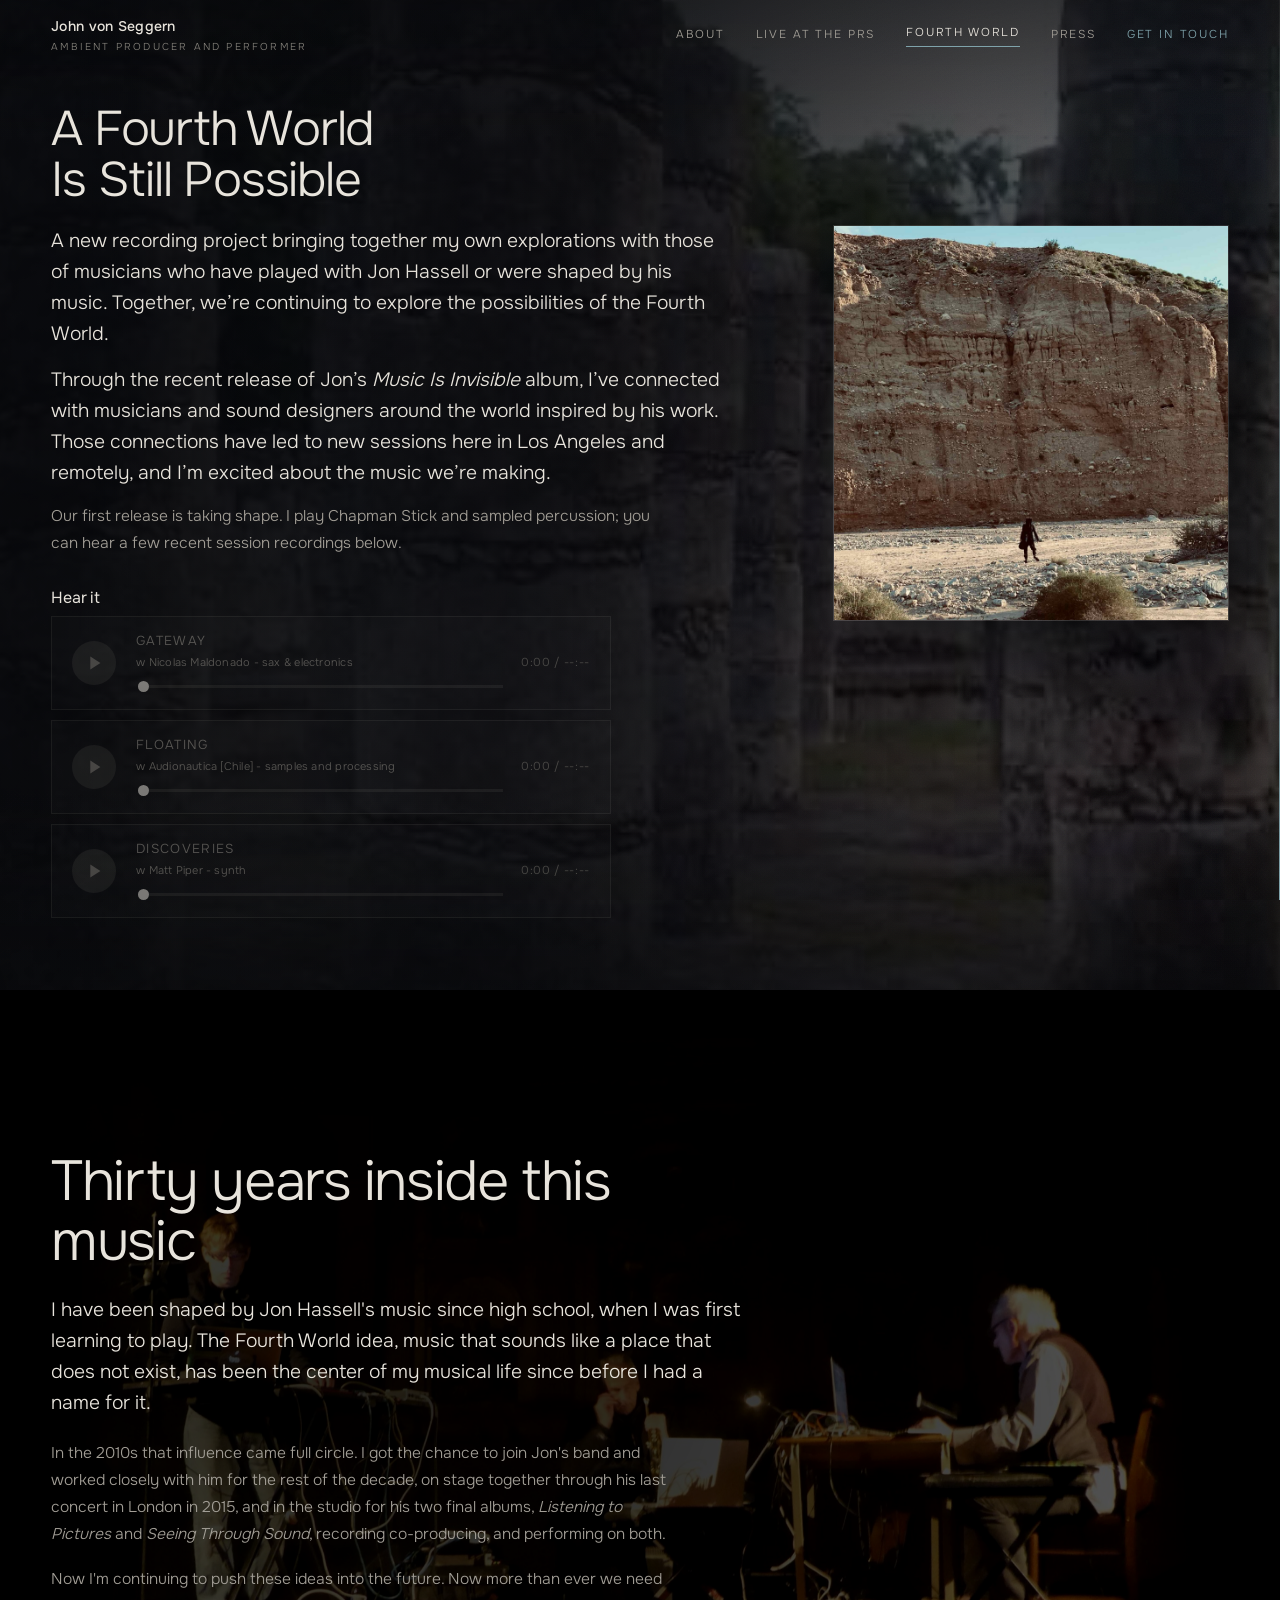
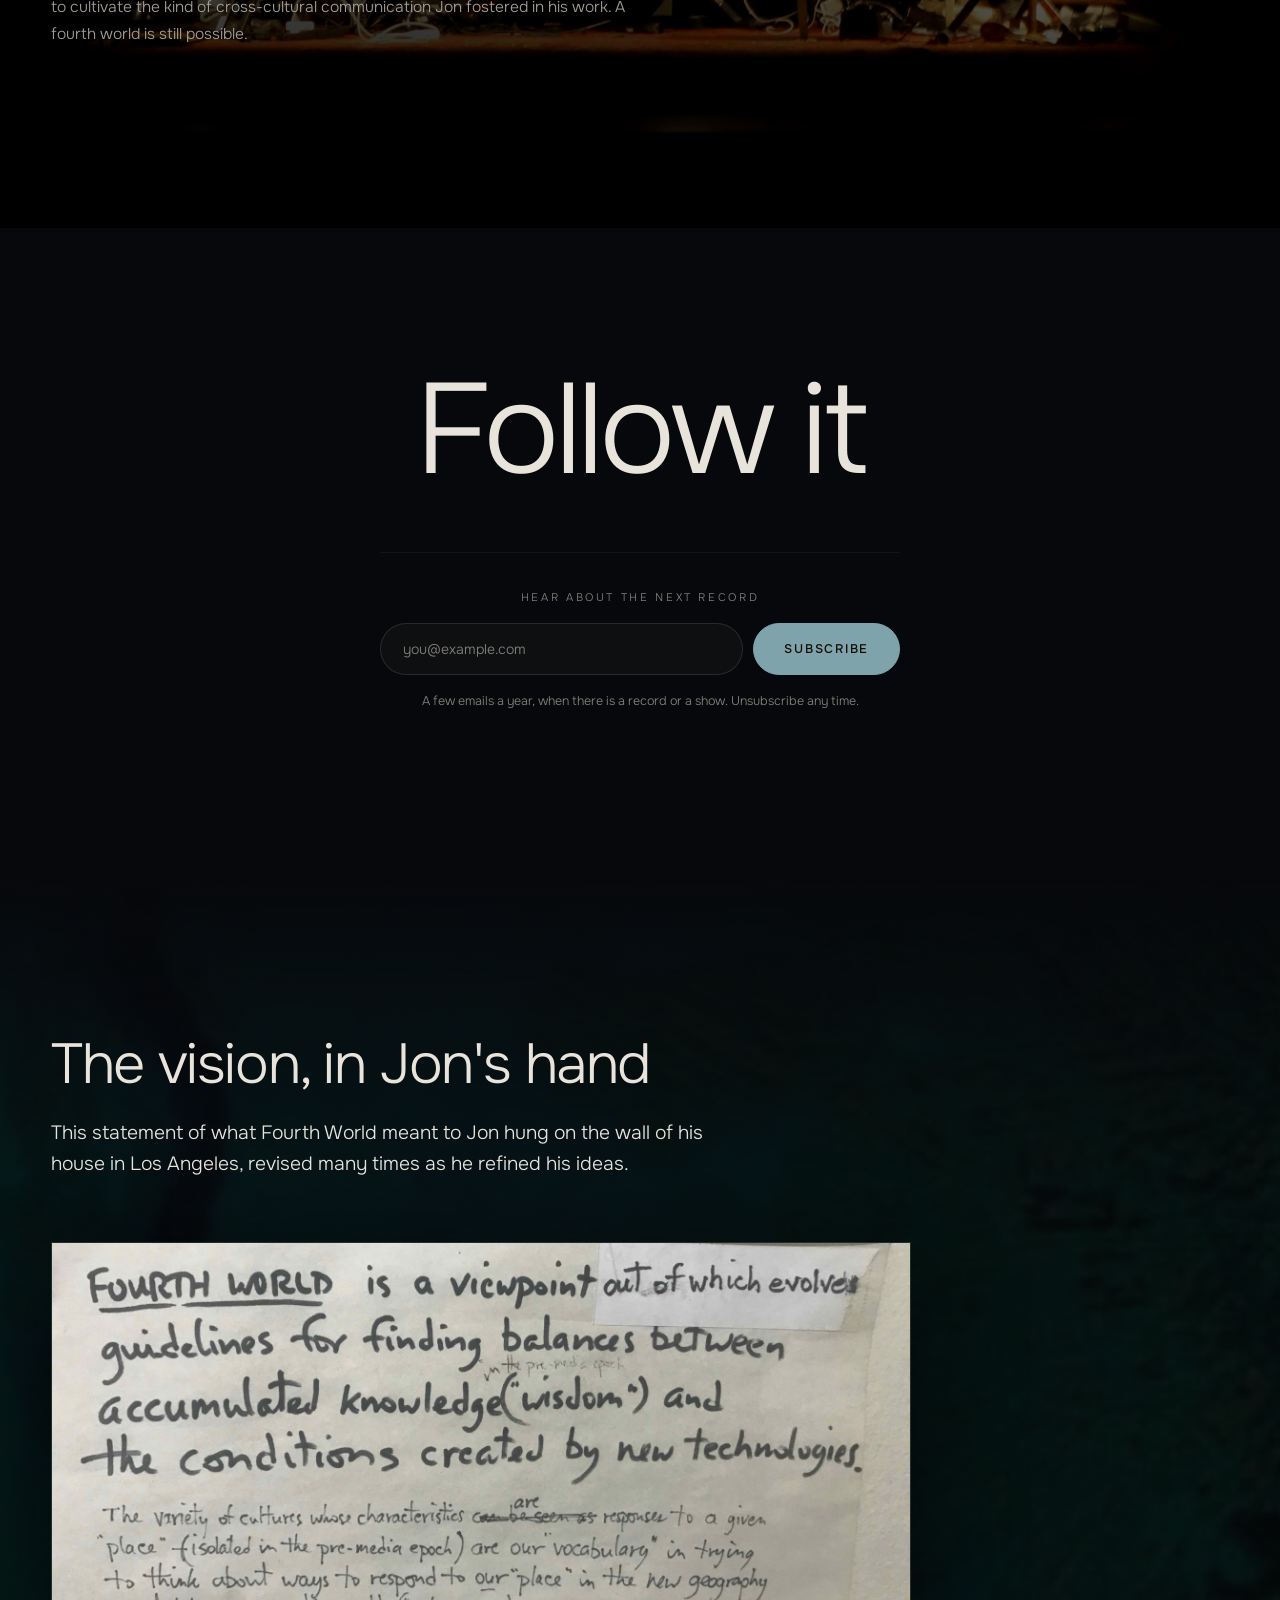
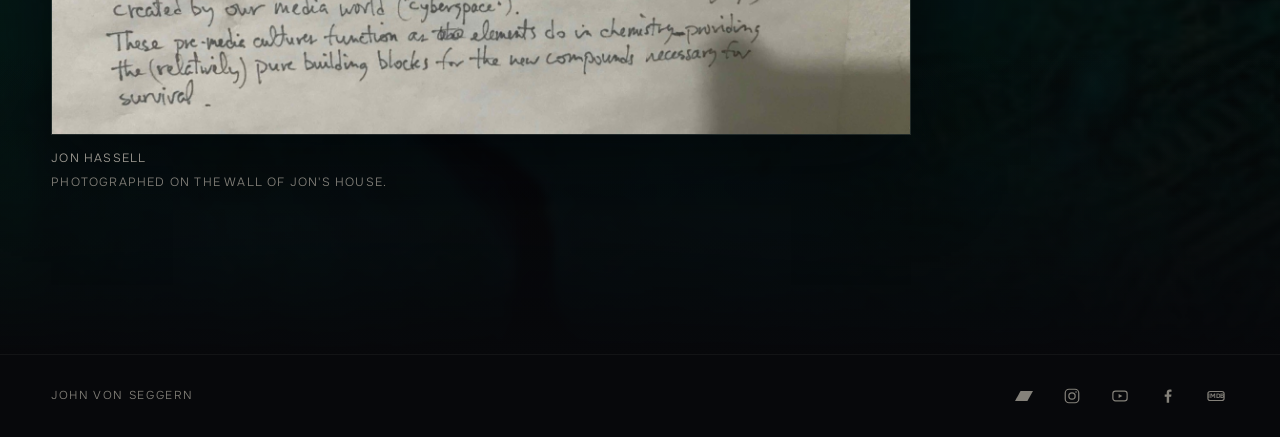
==== commit 2fcc1a46: "Add artist press page with album coverage and interviews" ====
--- a/fourth-world.html
+++ b/fourth-world.html
@@ -46,6 +46,7 @@
     <a href="index.html" data-copy="nav.about">About</a>
     <a href="prs.html" data-copy="nav.prs">Live at the PRS</a>
     <a href="fourth-world.html" aria-current="page" data-copy="nav.fourthworld">Fourth World</a>
+    <a href="press.html" data-copy="nav.press">Press</a>
     <a href="#contact" class="nav-cta" data-copy="nav.cta">Get in touch</a>
   </nav>
 </header>
--- a/css/site.css
+++ b/css/site.css
@@ -355,6 +355,132 @@
 }
 .press-cite a:hover{ color:var(--accent-hot); border-color:var(--accent-hot); }
 .press-cite cite{ font-style:normal; }
+.press-more{
+  display:table; margin:20px auto 0;
+  color:var(--accent); font-size:11px; letter-spacing:.18em; text-transform:uppercase;
+  border-bottom:1px solid rgba(127,163,171,.3); padding:4px 0;
+}
+.press-more:hover{ color:var(--accent-hot); border-color:var(--accent-hot); }
+
+/* ── press archive ────────────────────────────────────────────
+   A quiet editorial index: album artwork opens the story; fine rules
+   and spacious rows let the publication names and headlines lead. */
+.press-page{ overflow:hidden; }
+.press-hero{
+  min-height:min(850px, 95svh);
+  max-width:var(--maxw); margin:0 auto;
+  padding:calc(var(--nav-h) + clamp(72px,11vh,150px)) var(--pad) clamp(90px,12vh,160px);
+  display:grid; grid-template-columns:minmax(0,1.18fr) minmax(290px,.82fr);
+  gap:clamp(48px,8vw,150px); align-items:center;
+}
+.press-hero-copy{ max-width:750px; }
+.press-title{
+  margin:0 0 clamp(26px,3.5vw,48px);
+  font-size:clamp(64px,9.2vw,150px); font-weight:200;
+  line-height:.91; letter-spacing:-.075em;
+  text-wrap:balance;
+}
+.press-intro{
+  max-width:52ch; margin:0;
+  font-size:clamp(16px,1.45vw,21px); line-height:1.65;
+  color:var(--bone-dim);
+}
+.press-hero-actions{ display:flex; flex-wrap:wrap; gap:12px; margin-top:36px; }
+.press-cover{ margin:0; position:relative; align-self:center; }
+.press-cover::before{
+  content:""; position:absolute; z-index:-1; inset:-30px -30px 30px 30px;
+  border:1px solid var(--line-soft);
+}
+.press-cover img{ width:100%; aspect-ratio:1; object-fit:cover; box-shadow:0 28px 70px rgba(0,0,0,.28); }
+.press-cover figcaption{
+  margin-top:16px; font-size:10px; color:var(--muted);
+  letter-spacing:.2em; text-transform:uppercase;
+}
+.press-section{
+  padding:clamp(90px,12vw,160px) var(--pad);
+  border-top:1px solid var(--line-soft);
+}
+.press-section-head, .press-group, .press-list{ max-width:var(--maxw); margin-left:auto; margin-right:auto; }
+.press-section-head{ display:grid; grid-template-columns:minmax(0,1fr) minmax(230px,.55fr); column-gap:8%; align-items:end; }
+.press-section-head .eyebrow{ grid-column:1/-1; }
+.press-section-head h2{
+  margin:0; max-width:13ch; font-size:clamp(44px,6.3vw,94px);
+  font-weight:200; letter-spacing:-.055em; line-height:1.02;
+}
+.press-section-head > p:last-child{
+  margin:0 0 5px; max-width:44ch; color:var(--bone-dim);
+  font-size:clamp(15px,1.2vw,18px); line-height:1.7;
+}
+.press-group{ margin-top:clamp(72px,8vw,130px); }
+.press-group-title{
+  margin:0 0 18px; padding-bottom:18px; border-bottom:1px solid var(--line);
+  color:var(--accent); text-transform:uppercase; letter-spacing:.24em;
+  font-size:11px; font-weight:500;
+}
+.press-list{ border-bottom:1px solid var(--line-soft); }
+.press-item{
+  display:grid; grid-template-columns:minmax(150px,.29fr) minmax(0,1fr) 36px;
+  gap:clamp(20px,4vw,65px); align-items:start;
+  padding:clamp(24px,3.2vw,42px) 0;
+  border-top:1px solid var(--line-soft);
+  transition:padding-left .35s var(--ease-out), color .35s var(--ease-out);
+}
+.press-item:first-child{ border-top:0; }
+.press-item:hover{ padding-left:12px; }
+.press-item-meta{
+  font-size:10.5px; line-height:1.7; letter-spacing:.17em;
+  text-transform:uppercase; color:var(--muted);
+}
+.press-item-main{ display:flex; flex-direction:column; gap:10px; }
+.press-item-main strong{
+  font-size:clamp(21px,2.4vw,34px); font-weight:300; letter-spacing:-.025em;
+  line-height:1.17; color:var(--bone); transition:color .25s var(--ease);
+}
+.press-item:hover .press-item-main strong{ color:var(--accent-hot); }
+.press-item-main > span{ max-width:72ch; font-size:14px; line-height:1.65; color:var(--bone-dim); }
+.press-item-arrow{
+  justify-self:end; color:var(--accent); font-size:26px; line-height:1;
+  transition:transform .3s var(--ease-out), color .3s var(--ease-out);
+}
+.press-item:hover .press-item-arrow{ transform:translate(3px,-3px); color:var(--accent-hot); }
+.press-archive{ background:rgba(16,19,25,.55); }
+.press-archive .press-list{ margin-top:clamp(72px,8vw,130px); }
+.press-end{
+  max-width:var(--maxw); margin:0 auto; padding:clamp(100px,13vw,190px) var(--pad);
+}
+.press-end h2{
+  max-width:12ch; margin:0 0 18px;
+  font-size:clamp(48px,7vw,106px); font-weight:200;
+  letter-spacing:-.055em; line-height:1;
+}
+.press-end > p:not(.eyebrow){ margin:0 0 30px; color:var(--bone-dim); font-size:17px; }
+@media (max-width:900px){
+  .press-hero{ grid-template-columns:minmax(0,1fr) minmax(240px,.7fr); gap:40px; }
+  .press-title{ font-size:clamp(60px,8.4vw,90px); }
+}
+@media (max-width:760px){
+  .nav-links{ flex-wrap:wrap; gap:8px 16px; }
+  .press-hero{
+    grid-template-columns:1fr; min-height:0;
+    padding-top:calc(var(--nav-h) + 115px); gap:70px;
+  }
+  .press-title{ font-size:clamp(60px,13vw,100px); }
+  .press-cover{ width:min(76vw,440px); margin-left:auto; margin-right:20px; }
+  .press-section-head{ display:block; }
+  .press-section-head > p:last-child{ margin-top:26px; }
+  .press-item{ grid-template-columns:minmax(0,1fr) 24px; gap:10px 14px; }
+  .press-item-meta{ grid-column:1/-1; }
+  .press-item-main{ grid-column:1; }
+  .press-item-arrow{ grid-column:2; grid-row:2; font-size:22px; }
+  .press-item:hover{ padding-left:0; }
+}
+@media (max-width:420px){
+  .nav-links{ column-gap:12px; }
+  .nav-links a{ font-size:9px; letter-spacing:.08em; }
+  .press-hero{ padding-top:175px; }
+  .press-title{ font-size:clamp(56px,14vw,70px); }
+  .press-cover{ width:82vw; margin-right:10px; }
+}
 
 /* ── 02/03 albums ─ full-bleed photographic sections ────────── */
 
